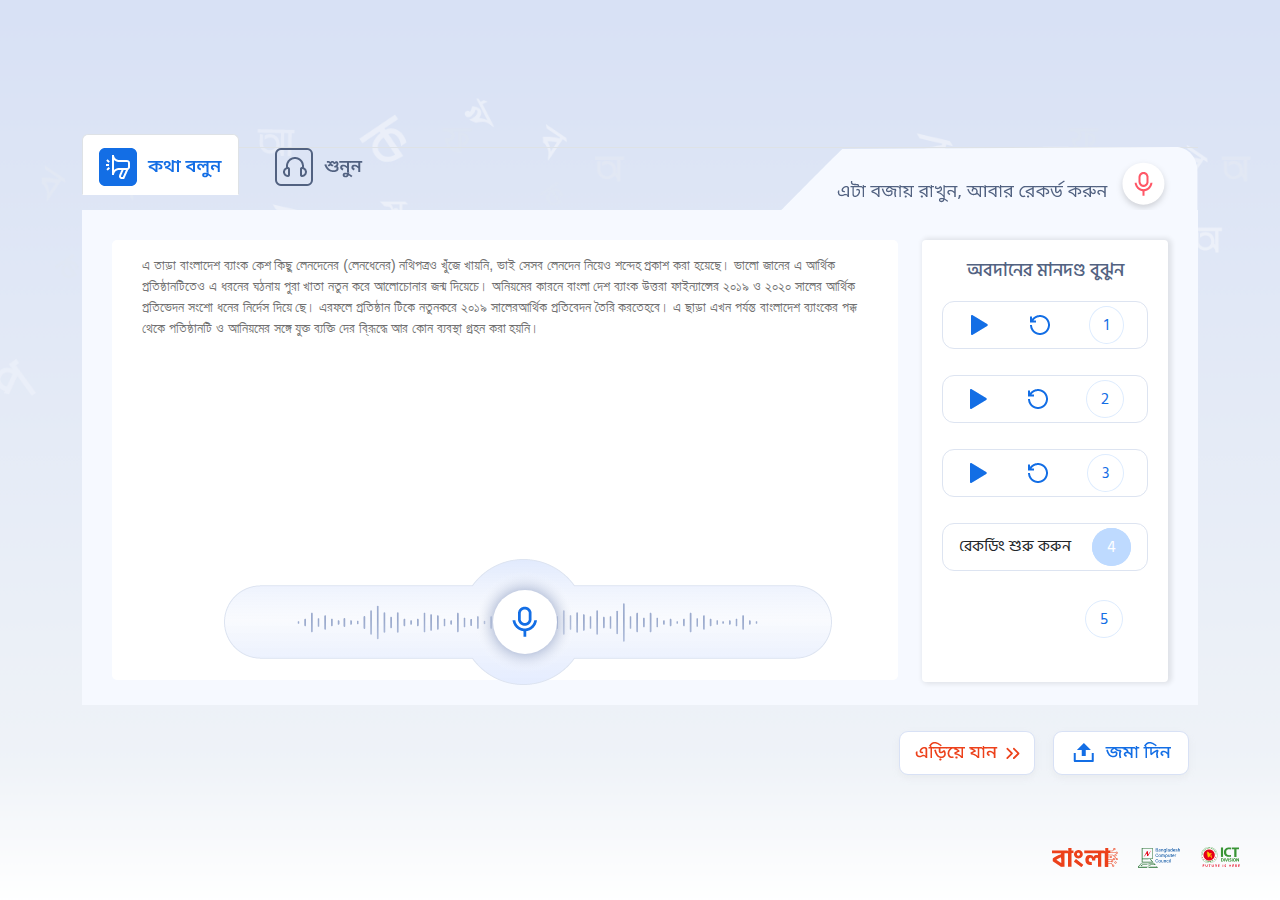
==== index.html @ 3547482c "stts project Upload" ====
<!DOCTYPE html>
<html lang="en">
  <head>
    <meta charset="UTF-8" />
    <meta http-equiv="X-UA-Compatible" content="IE=edge" />
    <meta name="viewport" content="width=device-width, initial-scale=1.0" />
    <title>STTS</title>
    <link rel="stylesheet" href="assets/css/all.css" />
    <link
      href="https://cdn.jsdelivr.net/npm/bootstrap@5.1.3/dist/css/bootstrap.min.css"
      rel="stylesheet"
    />
    <link rel="stylesheet" href="assets/css/ttsstyle.css" />
    <link rel="stylesheet" href="style.css" />
    <!-- <link rel="stylesheet" href="assets/css/responsive.css" /> -->
  </head>
  <body class="bodybg">
    <div class="container">
      <div class="row">
        <div class="tab-container-one">
          <div class="col-md-12">
            <div class="editor-icon">
              <ul class="nav nav-tabs baricon" id="myTab" role="tablist">
                <li class="nav-item active topnone topenonefirst speakerbg">
                  <a
                    class="nav-link active"
                    href="#home"
                    role="tab"
                    aria-controls="home"
                    data-bs-toggle="tab"
                    ><img
                      class="img-fluid sametext righimg"
                      src="images/stts/bolun.png"
                      alt="text"
                  /></a>
                </li>
                <li class="nav-item topnone topenonefirst speakerbg">
                  <a
                    class="nav-link"
                    href="#profile"
                    role="tab"
                    aria-controls="profile"
                    data-bs-toggle="tab"
                    ><img
                      class="img-fluid sametext righimg"
                      src="images/stts/sunun.png"
                      alt="text"
                  /></a>
                </li>
              </ul>
            </div>
          </div>

          <div class="col-md-12">
            <div class="tab-content">
              <div
                class="active tab-pane allcontent topiconbar"
                id="home"
                role="tabpanel"
                aria-labelledby="home-tab"
              >
                <div class="iconvoice">
                  <ul>
                    <a href=""
                      ><img
                        class="img-fluid"
                        src="images/stts/atabojayrakun.png"
                        alt=""
                    /></a>
                  </ul>
                </div>
                <div class="withsidebar-content">
                  <div class="row">
                    <div class="col-md-9">
                      <div class="main-text-content">
                        <p>
                          এ তাড়া বাংলাদেশ ব্যাংক কেশ কিছু
                          <span> লেনদেনের</span> (লেনধেনের) নথিপত্রও খুঁজে
                          খায়নি, ভাই সেসব লেনদেন নিয়েও শন্দেহ প্রকাশ করা হয়েছে।
                          ভালো জানের এ আর্থিক প্রতিষ্ঠানটিতেও এ ধরনের ঘঠনায় পুরা
                          খাতা নতুন করে আলোচোনার জন্ম দিয়েচে। অনিয়মের কারনে
                          বাংলা দেশ ব্যাংক উত্তরা ফাইন্যান্সের ২০১৯ ও ২০২০ সালের
                          আর্থিক প্রতিভেদন সংশো ধনের নির্দেস দিয়ে ছে। এরফলে
                          প্রতিষ্ঠান টিকে নতুনকরে ২০১৯ সালেরআর্থিক প্রতিবেদন
                          তৈরি করতেহবে। এ ছাড়া এখন পর্যন্ত বাংলাদেশ ব্যাংকের
                          পক্ক থেকে পতিষ্ঠানটি ও আনিয়মের সঙ্গে যুক্ত ব্যক্তি দের
                          বি্রূদ্ধে আর কোন ব্যবস্থা গ্রহন করা হয়নি।
                        </p>
                      </div>
                    </div>
                    <div class="col-md-3">
                      <div class="rightsidebar rightshadow">
                        <div class="obodanarea">
                          <h4>অবদানের মানদণ্ড বুঝুন</h4>
                          <div class="mandondocard">
                            <div class="msinglecard">
                              <ul>
                                <li>
                                  <a href="#"
                                    ><img
                                      class="img-fluid"
                                      src="images/stts/play.png"
                                      alt=""
                                  /></a>
                                </li>
                                <li>
                                  <a href="#"
                                    ><img
                                      class="img-fluid"
                                      src="images/stts/reload.png"
                                      alt=""
                                  /></a>
                                </li>
                                <li>
                                  <a class="countdown" href="#">1</a>
                                </li>
                              </ul>
                            </div>

                            <div class="msinglecard">
                              <ul>
                                <li>
                                  <a href="#"
                                    ><img
                                      class="img-fluid"
                                      src="images/stts/play.png"
                                      alt=""
                                  /></a>
                                </li>
                                <li>
                                  <a href="#"
                                    ><img
                                      class="img-fluid"
                                      src="images/stts/reload.png"
                                      alt=""
                                  /></a>
                                </li>
                                <li>
                                  <a class="countdown" href="#">2</a>
                                </li>
                              </ul>
                            </div>

                            <div class="msinglecard">
                              <ul>
                                <li>
                                  <a href="#"
                                    ><img
                                      class="img-fluid"
                                      src="images/stts/play.png"
                                      alt=""
                                  /></a>
                                </li>
                                <li>
                                  <a href="#"
                                    ><img
                                      class="img-fluid"
                                      src="images/stts/reload.png"
                                      alt=""
                                  /></a>
                                </li>
                                <li>
                                  <a class="countdown" href="#">3</a>
                                </li>
                              </ul>
                            </div>

                            <div class="msinglecard">
                              <ul>
                                <li>রেকর্ডিং শুরু করুন</li>
                                <li>
                                  <a class="recording" href="#">4</a>
                                </li>
                              </ul>
                            </div>

                            <div class="msinglecardlast">
                              <ul>
                                <li>
                                  <a class="countdown" href="#">5</a>
                                </li>
                              </ul>
                            </div>
                          </div>
                        </div>

                        <!--================== Progress bar Area ========== -->
                      </div>
                    </div>
                    <div class="footer-area">
                      <div class="footerdownload">
                        <a href="#">
                          <img
                            class="img-fluid"
                            src="images/stts/wave.png"
                            alt=""
                          />
                        </a>
                      </div>
                    </div>
                  </div>
                </div>
              </div>

              <!-- =================== Porfile ========================== -->

              <div
                class="profile tab-pane"
                id="profile"
                role="tabpanel"
                aria-labelledby="profile-tab"
              >
                <div class="withsidebar-content">
                  <div class="row">
                    <div class="col-md-9">
                      <div class="main-text-content">
                        <p>
                          profile এ তাড়া বাংলাদেশ ব্যাংক কেশ কিছু
                          <span> লেনদেনের</span> (লেনধেনের) নথিপত্রও খুঁজে
                          খায়নি, ভাই সেসব লেনদেন নিয়েও শন্দেহ প্রকাশ করা হয়েছে।
                          ভালো জানের এ আর্থিক প্রতিষ্ঠানটিতেও এ ধরনের ঘঠনায় পুরা
                          খাতা নতুন করে আলোচোনার জন্ম দিয়েচে। অনিয়মের কারনে
                          বাংলা দেশ ব্যাংক উত্তরা ফাইন্যান্সের ২০১৯ ও ২০২০ সালের
                          আর্থিক প্রতিভেদন সংশো ধনের নির্দেস দিয়ে ছে। এরফলে
                          প্রতিষ্ঠান টিকে নতুনকরে ২০১৯ সালেরআর্থিক প্রতিবেদন
                          তৈরি করতেহবে। এ ছাড়া এখন পর্যন্ত বাংলাদেশ ব্যাংকের
                          পক্ক থেকে পতিষ্ঠানটি ও আনিয়মের সঙ্গে যুক্ত ব্যক্তি দের
                          বি্রূদ্ধে আর কোন ব্যবস্থা গ্রহন করা হয়নি।
                        </p>
                      </div>
                    </div>
                    <div class="col-md-3">
                      <div class="rightsidebar rightshadow">
                        <div class="obodanarea">
                          <h4>অবদানের মানদণ্ড বুঝুন</h4>
                          <div class="mandondocard">
                            <div class="msinglecard">
                              <ul>
                                <li>
                                  <a href="#"
                                    ><img
                                      class="img-fluid"
                                      src="images/stts/play.png"
                                      alt=""
                                  /></a>
                                </li>
                                <li>
                                  <a href="#"
                                    ><img
                                      class="img-fluid"
                                      src="images/stts/reload.png"
                                      alt=""
                                  /></a>
                                </li>
                                <li>
                                  <a class="countdown" href="#">1</a>
                                </li>
                              </ul>
                            </div>

                            <div class="msinglecard">
                              <ul>
                                <li>
                                  <a href="#"
                                    ><img
                                      class="img-fluid"
                                      src="images/stts/play.png"
                                      alt=""
                                  /></a>
                                </li>
                                <li>
                                  <a href="#"
                                    ><img
                                      class="img-fluid"
                                      src="images/stts/reload.png"
                                      alt=""
                                  /></a>
                                </li>
                                <li>
                                  <a class="countdown" href="#">2</a>
                                </li>
                              </ul>
                            </div>

                            <div class="msinglecard">
                              <ul>
                                <li>
                                  <a href="#"
                                    ><img
                                      class="img-fluid"
                                      src="images/stts/play.png"
                                      alt=""
                                  /></a>
                                </li>
                                <li>
                                  <a href="#"
                                    ><img
                                      class="img-fluid"
                                      src="images/stts/reload.png"
                                      alt=""
                                  /></a>
                                </li>
                                <li>
                                  <a class="countdown" href="#">3</a>
                                </li>
                              </ul>
                            </div>

                            <div class="msinglecard">
                              <ul>
                                <li>রেকর্ডিং শুরু করুন</li>
                                <li>
                                  <a class="recording" href="#">4</a>
                                </li>
                              </ul>
                            </div>

                            <div class="msinglecardlast">
                              <ul>
                                <li>
                                  <a class="countdown" href="#">5</a>
                                </li>
                              </ul>
                            </div>
                          </div>
                        </div>

                        <!--================== Progress bar Area ========== -->
                      </div>
                    </div>
                    <div class="footer-area">
                      <div class="footerdownload">
                        <a href="#">
                          <img
                            class="img-fluid"
                            src="images/stts/profilesunun.png"
                            alt=""
                          />
                        </a>
                        <div class="threeplay">
                          <ul>
                            <li>
                              <a href="#"
                                ><img
                                  class="img-fluid"
                                  src="images/stts/ha.png"
                                  alt=""
                              /></a>
                            </li>
                            <li>
                              <a href="#"
                                ><img
                                  class="img-fluid"
                                  src="images/stts/playborder.png"
                                  alt=""
                              /></a>
                            </li>
                            <li>
                              <a href="#"
                                ><img
                                  class="img-fluid"
                                  src="images/stts/nha.png"
                                  alt=""
                              /></a>
                            </li>
                          </ul>
                        </div>
                      </div>
                    </div>
                  </div>
                </div>
              </div>
            </div>

            <!-- ======================================== Porifle tab start here=================================== -->

            <!-- ======================================== Porifle tab start here=================================== -->
          </div>
        </div>

        <div class="bottomcontent">
          <div class="bottombutton">
            <ul>
              <li>
                <a href=""
                  ><img class="img-fluid" src="images/stts/ariyejan.png" alt=""
                /></a>
              </li>
              <li>
                <a href=""
                  ><img class="img-fluid" src="images/stts/jomadin.png" alt=""
                /></a>
              </li>
            </ul>
          </div>
        </div>
      </div>
    </div>

    <div class="container-fluid">
      <div class="row">
        <div class="col-md-12">
          <div class="footer-areabottom">
            <ul class="footer-item">
              <li>
                <a href=""
                  ><img
                    class="img-fluid"
                    src="images/Bangla_Logo.png"
                    alt="bangla"
                /></a>
              </li>
              <li>
                <a href=""
                  ><img class="img-fluid" src="images/bccl_ogo.png" alt="BCC"
                /></a>
              </li>
              <li>
                <a href=""
                  ><img class="img-fluid" src="images/ict_logo.png" alt="ict"
                /></a>
              </li>
            </ul>
          </div>
        </div>
      </div>
    </div>

    <!-- ===================================  For Tab code  =============================-->

    <!-- ===================================  For Tab code  =============================-->

    <script src="assets/js/jquery-3.6.0.min.js"></script>

    <script src="https://cdn.jsdelivr.net/npm/bootstrap@5.1.3/dist/js/bootstrap.bundle.min.js"></script>
    <script src="assets/js/jquery.nicescroll.min.js"></script>
    <script src="assets/js/custom.js"></script>
  </body>
</html>

<script>
  /**
   * Simulate a click event.
   * @public
   * @param {Element} elem  the element to simulate a click on
   */
  function simulateClick(elem) {
    // Create our event (with options)
    var evt = new MouseEvent("click", {
      bubbles: true,
      cancelable: true,
      view: window,
    });
    // If cancelled, don't dispatch our event
    var canceled = !elem.dispatchEvent(evt);
  }

  function prepareTabs(triggerEl) {
    var tabTrigger = new bootstrap.Tab(triggerEl);

    triggerEl.addEventListener("click", function (event) {
      event.preventDefault();
      //alert('test-'+this.parentNode.tagName);
      tabTrigger.show();

      //console.log('>>>' + this.parentNode.tagName);
      //console.log('>>>>' + this.parentNode.parentNode.tagName);
      var sibling = this.parentNode.parentNode.firstChild;
      // Loop through each sibling and push to the array
      while (sibling) {
        if (sibling.tagName !== undefined) {
          //console.log('>>>' + sibling.tagName);
          //console.log('--->' + sibling.classList);
          //console.log('>>' + sibling.firstChild.href);
          sibling.classList.remove("active");
        }
        sibling = sibling.nextSibling;
      }
      this.parentNode.classList.add("active");
      console.log("href = " + this.href);
      simulateClick(document.querySelector(this.href));
    });
  }

  var triggerTabListTest = [].slice.call(document.querySelectorAll("#myTab a"));
  triggerTabListTest.forEach(function (triggerEl) {
    prepareTabs(triggerEl);
  });
</script>
---- assets/css/ttsstyle.css ----
/* -------------------------------------------

Name: 		Text to speach
Version:    1.0
Author:		Rabiul
Portfolio:  https://themeforest.net/user/alam_robi

p.s. I am available for Freelance hire (UI design, web development). mail: miller.themes@gmail.com

 ----------------------------------------------*/
@import url("https://fonts.googleapis.com/css2?family=Hind+Siliguri:wght@300;400;500;600;700&display=swap");
@import url("https://fonts.maateen.me/solaiman-lipi/font.css");

/*
1. General CSS

font-family: 'Hind Siliguri', sans-serif;

*/

/* body {
  margin: 0;
  line-height: 1.5;
  font-size: 16px;
  height: auto;
  font-family: "Hind Siliguri", sans-serif;
  background-color: #eff3f8;
} */

/* ============================================
1. General CSS
=============================================== */
:root {
  --main-color: #e98b2c;
  --dark: #1b1b22;
  --dark-light: #32323a;
  --white: #fff;
  --white-light: #c8c8c8;
}

* {
  margin: 0;
  padding: 0;
  outline: none;
  -webkit-box-sizing: border-box;
  box-sizing: border-box;
  text-decoration: none;
  list-style: none;
}

::before,
::after {
  box-sizing: border-box;
}
/* img{
      width: 100%;
  } */

body {
  margin: 0;
  line-height: 1.5;
  font-size: 16px;
  height: auto;
  font-family: "Hind Siliguri", sans-serif;
}

/* For scripting */

body.hide-scrolling {
  overflow-y: hidden;
}

ul {
  list-style-type: none;
}
a {
  text-decoration: none;
}

table {
  border-collapse: collapse;
  border-spacing: 0;
}

.section {
  min-height: 100vh;
  display: block;
  width: 100%;
}

.shadow-dark2 {
  -webkit-box-shadow: 0 0 20px rgba(48, 46, 77, 0.15);
  box-shadow: 0 0 20px rgba(48, 46, 77, 0.15);
}

.shadow-dark {
  /* 
    -webkit-box-shadow: 0 0 20px rgba(48,46,77,0.15);
    box-shadow: 0 0 20px rgba(48,46,77,0.15); */

  /* -webkit-box-shadow: 0 0 20px rgba(0,0,0,0.15);
    box-shadow: 0 0 20px rgba(0,0,0,0.15); */
  /* 
    box-shadow: 2px -4px 8px -3px rgba(0,0,0,0.75);
    -webkit-box-shadow: 2px -4px 8px -3px rgba(0,0,0,0.75);
    -moz-box-shadow: 2px -4px 8px -3px rgba(0,0,0,0.75); */

  /* box-shadow: -2px -1px 24px -16px rgba(0,0,0,0.72) inset;
    -webkit-box-shadow: -2px -1px 24px -16px rgba(0,0,0,0.72) inset;
    -moz-box-shadow: -2px -1px 24px -16px rgba(0,0,0,0.72) inset; */
  box-shadow: -2px -1px 25px -16px rgba(0, 0, 0, 0.72) inset;
  -webkit-box-shadow: -2px -1px 25px -16px rgba(0, 0, 0, 0.72) inset;
  -moz-box-shadow: -2px -1px 25px -16px rgba(0, 0, 0, 0.72) inset;
}

.margin-bottom {
  margin-bottom: 60px;
}

.tab-container-one {
  margin-top: 10%;
}

/*=============================== Content area design ======================= */

.bodybg {
  display: flex;
  height: 100vh;
  /* background: url("../img/bg.png") no-repeat center; */
  background: url("../../images/stts/sttbg.png") no-repeat center;
  background-size: cover;
  background-position: 100% 65%;
  flex-wrap: wrap;
  /* width: 100%; */
  width: 100vw;
  float: left;
  position: relative;
  /* padding: 137px 0px 0px 0px; */
  justify-content: center;
  align-items: center;
}

/*=============================== Content area design ======================= */
/*=============================== Custom progress bar style  design ======================= */
.gotiprogress {
  display: block;
  float: left;
  width: 100%;
}
.gotiprogress span.gotilevel {
  float: left;
  display: block;
  width: 100;
  color: #136ee5;
  font-size: 25px;
  font-weight: bold;
  font-family: "Hind Siliguri", sans-serif;
}
.range {
  position: relative;
  width: 100%;
  height: 22px;
  float: left;
  display: block;
}
.range input {
  width: 100%;
  position: absolute;
  top: 2px;
  height: 0;
  -webkit-appearance: none;
}
.range input::-webkit-slider-thumb {
  -webkit-appearance: none;
  width: 18px;
  height: 18px;
  margin: -8px 0 0;
  border-radius: 50%;
  background: #136ee5;
  cursor: pointer;
  border: 0 !important;
}
.range input::-moz-range-thumb {
  width: 18px;
  height: 18px;
  margin: -8px 0 0;
  border-radius: 50%;
  background: #136ee5;
  cursor: pointer;
  border: 0 !important;
}
.range input::-ms-thumb {
  width: 18px;
  height: 18px;
  margin: -8px 0 0;
  border-radius: 50%;
  background: #136ee5;
  cursor: pointer;
  border: 0 !important;
}
.range input::-webkit-slider-runnable-track {
  width: 100%;
  height: 2px;
  cursor: pointer;
  background: #b5c5e3;
}
.range input::-moz-range-track {
  width: 100%;
  height: 2px;
  cursor: pointer;
  background: #b5c5e3;
}
.range input::-ms-track {
  width: 100%;
  height: 2px;
  cursor: pointer;
  background: #b5c5e3;
}
.range input:focus {
  background: none;
  outline: none;
}
.range input::-ms-track {
  width: 100%;
  cursor: pointer;
  background: transparent;
  border-color: transparent;
  color: transparent;
}
.range-labels {
  margin: 18px -20px 0;
  padding: 0;
  list-style: none;
}
.range-labels li {
  position: relative;
  float: left;
  width: 73px;
  text-align: center;
  color: #b5c5e3;
  font-size: 14px;
  cursor: pointer;
}
.range-labels li::before {
  position: absolute;
  top: -30px;
  right: 0;
  left: 0;
  content: "";
  margin: 0 auto;
  width: 1px;
  height: 10px;
  background: #b5c5e3;
  border-radius: 50%;
}
.range-labels .active {
  color: #136ee5;
}
.range-labels .selected::before {
  background: #136ee5;
}
.range-labels .active.selected::before {
  display: none;
}

.range-labels-pich {
  margin: 18px -20px 0;
  padding: 0;
  list-style: none;
}
.range-labels-pich li {
  position: relative;
  float: left;
  width: 73px;
  text-align: center;
  color: #b5c5e3;
  font-size: 14px;
  cursor: pointer;
}
.range-labels-pich li::before {
  position: absolute;
  top: -30px;
  right: 0;
  left: 0;
  content: "";
  margin: 0 auto;
  width: 1px;
  height: 10px;
  background: #b5c5e3;
  border-radius: 50%;
}
.range-labels-pich .active {
  color: #136ee5;
}
.range-labels-pich .selected::before {
  background: #136ee5;
}
.range-labels-pich .active.selected::before {
  display: none;
}

.ttslogun {
  display: flex;
  align-items: center;
  justify-content: center;
  align-items: center;
  min-height: 615px;
  width: 70%;
  float: right;
  text-align: right;
}

/* ============================ Right Side bar item =========================== */
.obodanarea {
  display: block;
  /* justify-content: center; */
  width: 100%;
  /* flex-direction: row;
  flex-wrap: wrap; */
}
.obodanarea h4 {
  display: block;
  float: left;
  width: 100%;
  font-size: 18px;
  color: #526281;
  text-align: center;
  margin-bottom: 20px;
}

.msinglecard ul {
  display: flex;
  justify-content: space-around;
  width: 100%;
  line-height: 35px;
}
.msinglecard {
  padding: 5px 0px;
}
.msinglecardlast {
  padding: 4px 20px;
}
.msinglecard ul {
  display: flex;
  justify-content: space-around;
  width: 100%;
  line-height: 35px;
  padding-left: 0;
  border: 1px solid #dde4f1;
  padding: 5px;
  border-radius: 12px;
}
.msinglecardlast ul {
  display: flex;
  justify-content: flex-end;
  width: 100%;
  line-height: 35px;
  padding-left: 0;
  /* border: 1px solid #dde4f1; */
  padding: 5px;
  border-radius: 12px;
}

a.countdown {
  width: 36px;
  height: 36px;
  line-height: 36px;
  border: 1px solid #deecfe;
  padding: 5px 14px;
  border-radius: 50%;
  text-align: center;
  color: #136ee5;
}
a.recording {
  width: 36px;
  height: 36px;
  line-height: 36px;
  border: 1px solid #bedaff;
  padding: 5px 14px;
  border-radius: 50%;
  text-align: center;
  color: #fff;
  background-color: #bedaff;
}
.bottomcontent {
  display: block;
  float: left;
  width: 100%;
  margin-top: 20px;
}
.bottombutton ul {
  display: flex;
  justify-content: flex-end;
  width: 100%;
}
.topiconbar {
  position: relative;
}
/* ============================ Right Side bar item =========================== */

/*=============================== Custom progress bar style  design ======================= */
.footerdownload a img {
  position: relative;
}
.threeplay {
  position: absolute;
  top: 50px;
  float: left;
  /* width: 100%; */
  display: block;
}

.threeplay ul {
  display: flex;
  /* justify-content: stretch; */
}

.threeplay ul li {
  padding: 0px 37px;
}
---- style.css ----
/* -------------------------------------------

Name: 		Standalone
Version:    1.0
Author:		Rabiul
Portfolio:  https://themeforest.net/user/alam_robi

p.s. I am available for Freelance hire (UI design, web development). mail: miller.themes@gmail.com

 ----------------------------------------------*/
@import url("https://fonts.googleapis.com/css2?family=Hind+Siliguri:wght@300;400;500;600;700&display=swap");
@import url("https://fonts.maateen.me/solaiman-lipi/font.css");
/* @import url('https://fonts.googleapis.com/css2?family=Hind+Siliguri:wght@300;400;500;600;700&display=swap'); */

/*
1. General CSS

font-family: 'Hind Siliguri', sans-serif;
font-family: 'SolaimanLipi', Arial, sans-serif !important;

*/

/* ============================================
1. General CSS
=============================================== */
:root {
  --main-color: #e98b2c;
  --dark: #1b1b22;
  --dark-light: #32323a;
  --white: #fff;
  --white-light: #c8c8c8;
}

* {
  margin: 0;
  padding: 0;
  outline: none;
  -webkit-box-sizing: border-box;
  box-sizing: border-box;
  text-decoration: none;
  list-style: none;
}

::before,
::after {
  box-sizing: border-box;
}
/* img{
      width: 100%;
  } */

body {
  margin: 0;
  line-height: 1.5;
  font-size: 16px;
  height: auto;
  font-family: "Hind Siliguri", sans-serif;
}

/* For scripting */

body.hide-scrolling {
  overflow-y: hidden;
}

ul {
  list-style-type: none;
}
a {
  text-decoration: none;
}

table {
  border-collapse: collapse;
  border-spacing: 0;
}

.section {
  min-height: 100vh;
  display: block;
  width: 100%;
}

.shadow-dark2 {
  -webkit-box-shadow: 0 0 20px rgba(48, 46, 77, 0.15);
  box-shadow: 0 0 20px rgba(48, 46, 77, 0.15);
}

.shadow-dark {
  /* 
    -webkit-box-shadow: 0 0 20px rgba(48,46,77,0.15);
    box-shadow: 0 0 20px rgba(48,46,77,0.15); */

  /* -webkit-box-shadow: 0 0 20px rgba(0,0,0,0.15);
    box-shadow: 0 0 20px rgba(0,0,0,0.15); */
  /* 
    box-shadow: 2px -4px 8px -3px rgba(0,0,0,0.75);
    -webkit-box-shadow: 2px -4px 8px -3px rgba(0,0,0,0.75);
    -moz-box-shadow: 2px -4px 8px -3px rgba(0,0,0,0.75); */

  /* box-shadow: -2px -1px 24px -16px rgba(0,0,0,0.72) inset;
    -webkit-box-shadow: -2px -1px 24px -16px rgba(0,0,0,0.72) inset;
    -moz-box-shadow: -2px -1px 24px -16px rgba(0,0,0,0.72) inset; */
  box-shadow: -2px -1px 25px -16px rgba(0, 0, 0, 0.72) inset;
  -webkit-box-shadow: -2px -1px 25px -16px rgba(0, 0, 0, 0.72) inset;
  -moz-box-shadow: -2px -1px 25px -16px rgba(0, 0, 0, 0.72) inset;
}

.rightshadow {
  box-shadow: 2px 0px 5px 2px rgba(0, 0, 0, 0.09);
  -webkit-box-shadow: 2px 0px 5px 2px rgba(0, 0, 0, 0.09);
  -moz-box-shadow: 2px 0px 5px 2px rgba(0, 0, 0, 0.09);
}

.margin-bottom {
  /* margin-bottom: 60px; */
  display: block;
  float: right;
  width: 100%;
  overflow: hidden;
}

/* ----------------------- Content Design stat Here ------------------------ */

.allcontent {
  width: 100%;
  float: left;
  background-color: #f6f9ff;
  /* margin-top: 5%; */
}

.content-body {
  background-color: #ffffff;
  /* min-height: 83vh; */
  max-height: 800px;
  margin-top: 60px;
  display: block;
  /* float: left; */
  width: 100%;
  overflow: hidden;
  position: relative;
}
.header-area {
  width: 100%;
  display: block;
  float: left;
  /* padding-bottom: 5px; */
}

.header-left {
  display: flex;
  flex-wrap: wrap;
  justify-content: left;
}

.header-right {
  float: right;
}

.header-left img {
  float: left;
  width: 28px;
  height: 21px;
  margin: 7px 9px 0px 20px;
}

.header-left h4 {
  font-size: 20px;
  font-family: "Hind Siliguri", sans-serif;
}

.header-left h4 {
  font-size: 20px;
  font-family: "Hind Siliguri", sans-serif;
  font-weight: 600;
  margin-bottom: 0px;
  line-height: 40px;
  color: #44c1ea;
}

/* --------------------------------------- main-content -------------------------- */
.main-content {
  display: block;
  float: left;
  width: 100%;
  /* height: 100vh; */
  /* overflow: hidden; */
}

/* .editor-icon {
  display: block;
  float: left;
  width: 100%;
} */
.editor-icon {
  /* display: flex;
  float: left; */
  /* width: 100%; */
  /* padding: 2px 23px 0px 0px; */
  /* position: relative; */
  /* background-color: #136EE5; */
  /* margin-left: 20px; */
  /* margin-right: 0px; */
  /* margin-top: 20px; */
  /* justify-content: space-between;
  position: absolute; */
}

.iconvoice {
  position: absolute;
  right: 0px;
  top: -63px;
}

p.specific-icon a img {
  display: block;
  float: left;
  /* width: 20px;
    height: 20px; */
}

.editor-icon ul {
  display: block;
  /* justify-content: space-between; */
  margin-bottom: 0px;
  justify-content: center;
  position: relative;
  padding-left: 0px;
}
.editor-icon ul li {
  /* padding: 10px 14px; */
  padding: 0px 14px 0px 0px;
  line-height: 28px;
  position: relative;
  display: inline-block;
  float: left;
}
li.speakerbg {
  position: absolute;
  top: -16px;
}
.ascii_unicode {
  background-color: #ffffff;
  padding: 10px;
  height: 45px;
  padding-top: 5px;
  border-radius: 5px;
  margin-right: 10px;
  /* margin-top: 5px; */
  padding: 10px 20px !important;
  margin-left: 15px;
}
/* span.ascii {
  background-color: #136EE5;
  border-radius: 3px;
  color: #adb1bf;
} */

span.ascii a {
  text-decoration: none;
  color: #fff;
  font-family: "Hind Siliguri", sans-serif;
  font-size: 15px;
  padding: 0px 10px;
}

span.unicode a {
  text-decoration: none;
  color: #adb1bf;
  font-family: "Hind Siliguri", sans-serif;
  padding-left: 5px;
  padding-right: 5px;
}

li.linebar {
  background-color: #ffffff;
  padding: 10px;
  height: 30px;
  padding-top: 5px;
  border-radius: 5px;
  padding: 10px 3px !important;
}
span.inlinebar {
  border-radius: 2px;
}
span.inlinebar a {
  text-decoration: none;
  color: #adb1bf;
  font-family: "Hind Siliguri", sans-serif;
  font-size: 15px;
  padding: 0px 10px;
  padding-left: 2px;
  text-transform: uppercase;
}

span.barside {
  border-radius: 3px;
  -webkit-border-radius: 3px;
  -moz-border-radius: 3px;
  -ms-border-radius: 3px;
  -o-border-radius: 3px;
}

span.barside a {
  text-decoration: none;
  color: #fff;
  font-family: "Hind Siliguri", sans-serif;
  background-color: #136ee5;
  border-radius: 3px;
  padding: 0px 5px;
  text-transform: uppercase;
}

span.barside2 {
  border-radius: 3px;
  -webkit-border-radius: 3px;
  -moz-border-radius: 3px;
  -ms-border-radius: 3px;
  -o-border-radius: 3px;
  text-transform: uppercase;
}

span.barside2 a {
  text-decoration: none;
  color: #adb1bf;
  font-family: "Hind Siliguri", sans-serif;
  /* background-color: #44C1EA; */
  border-radius: 3px;
  padding: 0px 5px;
  text-transform: uppercase;
}

.withsidebar-content {
  background-color: #f6f9ff;
  float: right;
  width: 100%;
  min-height: 55vh;
  display: flex;
  /* overflow-x: hidden; */
  position: relative;
  flex-wrap: wrap;
  justify-content: flex-end;
  /* overflow: hidden; */
  padding: 30px 30px 0px;
}

/*================================= Sidebar area ================================ */
.rightsidebar {
  display: block;
  float: left;
  width: 100%;
  padding: 20px;
  background-color: #ffffff;
  border-radius: 4px;
}
/*================================= Sidebar area ================================ */
.main-text-content {
  width: 100%;
  /* width: 70%; */
  display: block;
  float: left;
  transition: all 0.3s ease-in;
  -webkit-transition: all 0.3s ease-in;
  -moz-transition: all 0.3s ease-in;
  -ms-transition: all 0.3s ease-in;
  -o-transition: all 0.3s ease-in;
  /* margin: 0px 20px 0px 20px; */
  background-color: #fff;
  overflow: hidden;
  min-height: 440px;
  overflow-y: auto;
  position: relative;
  border-radius: 5px;
  /* padding: 30px; */
}

.main-text-content p {
  padding: 15px 30px 0px 30px;
  font-size: 14px;
  font-family: "SolaimanLipi", Arial, sans-serif !important;
  color: #707070;
}

span.textborder {
  border-bottom: 2px solid #e88992;
}

span.textborder2 {
  border-bottom: 2px solid #9f71ff;
}

span.textborder3 {
  border-bottom: 2px solid #7ed1c5;
}

span.textborder3 {
  border-bottom: 2px solid #7ed1c5;
}
span.textborder4 {
  border-bottom: 2px solid #c8c85f;
}

.right-sidebar {
  position: absolute;
  top: 0;
  right: 0px;
  /* width: 30%; */
  width: 0%;
  /* height: 85vh; */
  background: #fff;
  padding: 0px 0px 0px 0px;
  display: block;
  float: left;
  overflow: hidden;
  max-height: 450px;
  overflow-y: auto;
}

/* ul.rightsidebarbook {
    overflow-y: scroll;
    overflow-x: hidden;
    overflow: auto;
    min-height: 500px;
    display: block;
    float: left;
    width: 100%;
    padding-left: 10px;
} */

ul.rightsidebarbook {
  display: block;
  float: left;
  width: 100%;
  padding-left: 10px;
}

#boxscroll::-webkit-scrollbar-track {
  -webkit-box-shadow: inset 0 0 6px rgba(0, 0, 0, 0.3);
  background-color: #f5f5f5;
}

#boxscroll::-webkit-scrollbar {
  width: 6px;
  background-color: #f5f5f5;
}

#boxscroll::-webkit-scrollbar-thumb {
  background-color: #c0c3c7;
}

#boxscroll2::-webkit-scrollbar-track {
  -webkit-box-shadow: inset 0 0 6px rgba(0, 0, 0, 0.3);
  background-color: #f5f5f5;
}

#boxscroll2::-webkit-scrollbar {
  width: 6px;
  background-color: #f5f5f5;
}

#boxscroll2::-webkit-scrollbar-thumb {
  background-color: #c0c3c7;
}

#check:checked ~ .container .row .withsidebar-content .right-sidebar {
  right: 0;
  width: 30%;
  transition: all 0.3s ease-in;
  -webkit-transition: all 0.3s ease-in;
  -moz-transition: all 0.3s ease-in;
  -ms-transition: all 0.3s ease-in;
  -o-transition: all 0.3s ease-in;
}
#check:checked ~ .container .row .withsidebar-content .main-text-content {
  width: 67%;
  transition: all 0.3s ease-in;
  -webkit-transition: all 0.3s ease-in;
  -moz-transition: all 0.3s ease-in;
  -ms-transition: all 0.3s ease-in;
  -o-transition: all 0.3s ease-in;
}

#check:checked ~ .container .row .headertoptext {
  display: block;
}

#sidebar_btn2 {
  cursor: pointer;
}

.headertoptext {
  display: none;
}

#check {
  display: none;
}

ul.rightsidebarbook li a span.rightarrow img {
  width: 5px;
  height: 8px;
}

ul.rightsidebarbook li a span.drop_arrow img {
  width: 6px;
  height: 3px;
}
ul.rightsidebarbook li a span.crowsbook img {
  width: 14px;
  height: 34px;
}

.errorcolor img {
  width: 10px;
  height: 10px;
}

.errorcolor .iconimg {
  width: 12px;
  height: 12px;
  background: red;
  margin: 5px 5px 0px 0px;
  box-shadow: inset 0px 0px 0px 3px white;
  border: 1px solid #fff;
  float: left;
  border-radius: 100%;
  text-align: left;
  float: left;
}

ul.rightsidebarbook li {
  margin-bottom: 10px;
  margin-top: 10px;
  padding: 15px 20px;
  background-color: #fff;
  border-radius: 4px;
  -webkit-border-radius: 5px;
  -moz-border-radius: 4px;
  -ms-border-radius: 4px;
  -o-border-radius: 4px;
  margin-right: 20px;
  min-height: 60px;
}
ul.rightsidebarbook .firstli {
  margin-bottom: 10px;
  margin-top: 10px;
  padding: 15px 20px;
  background-color: #fff;
  border-radius: 4px;
  -webkit-border-radius: 5px;
  -moz-border-radius: 4px;
  -ms-border-radius: 4px;
  -o-border-radius: 4px;
  margin-right: 20px;
  min-height: 150px;
}

span.firstleft {
  padding: 0px 30px 0px 0px;
}

span.firstleft img {
  margin-left: 20px;
}

span.chrowtext {
  color: #1a1818;
  text-decoration: line-through;
}

span.firstleft {
  padding: 0px 15px 0px 0px;
  color: red;
  text-decoration: line-through;
  display: block;
  float: left;
}

a.withbutton {
  display: block;
  float: left;
  width: 55%;
}

span.secondleft {
  margin-right: 108px;
}

button.btn.btnbesorkari {
  background-color: #009cdc;
  color: #fff;
  border-radius: 5px;
  font-size: 13px;
  padding: 2px 15px;
  line-height: 16px;
}
button.btn.btnbesorkari2 {
  background-color: #44c1ea;
  color: #fff;
  border-radius: 5px;
  font-size: 13px;
  padding: 2px 15px;
  line-height: 16px;
  margin: 5px 0px;
}

ul.rightsidebarbook li a {
  text-decoration: none;
  font-family: "SolaimanLipi", Arial, sans-serif !important;
  font-size: 13px;
  float: left;
  text-align: left;
}

.rightsidebarbook hr {
  margin-top: 75px;
  margin-bottom: 15px;
  border: 0;
  border-top: 1px solid rgba(0, 0, 0, 0.1);
}

hr.topbottomargin {
  margin-top: 20px;
  margin-bottom: 0px;
  border: 0;
  border-top: 1px solid rgba(0, 0, 0, 0.1);
}

a.errorcolor {
  display: block;
}

span.icontent {
  color: #6e6e6e;
  font-size: 13px;
}

ul.dropdownmenu {
  display: block;
  float: left;
  width: 100%;
}

ul.dropdownmenu li {
  display: inline-block;
  width: 100%;
}

p.totalerror {
  position: absolute;
  right: 155px;
  top: 45px;
  font-size: 20px;
  font-family: "Hind Siliguri", sans-serif;
  color: #44c1ea;
  font-weight: 500;
}

span.count {
  border: 1px solid #44c1ea;
  padding: 3px 10px;
  font-size: 13px;
  line-height: 10px;
  border-radius: 5px;
  font-weight: 700;
  /* margin-top: -18px; */
  display: block;
  float: left;
  margin-top: 6px;
  margin-left: 5px;
}

span.counttext {
  margin-top: 0px !important;
  display: block;
  float: left;
}

.textthrow {
  color: red;
  text-decoration: line-through;
}

/* ======================== Dropd down menu ============================ */
.parentsetting {
  position: relative;
}

.click {
  font-size: 10px;

  font-family: inherit;

  border: none;

  outline: none;

  width: 300px;

  color: #556170;

  transition: 0.3s;
  position: relative;
}
.check2 {
  /* padding: 12px; */

  font-size: 10px;

  font-family: inherit;

  border: none;

  outline: none;

  width: 300px;

  color: #556170;

  transition: 0.3s;
  text-decoration: none;
  position: relative;
}

.links {
  padding: 12px 0px;

  font-size: 13px;

  font-family: "Hind Siliguri", sans-serif;

  border: none;

  outline: none;

  width: 185px;

  color: #fff;

  transition: 0.3s;
  background-color: #fff;
}

.list {
  position: absolute;

  transform: scaleY(0);

  transform-origin: top;

  transition: 0.3s;
}

.dropdown-item {
  padding: 0.25rem 0.5rem !important;
}

span.dropleftimg {
  display: block;
  float: left;
}
span.droprightimg {
  display: block;
  float: right;
  text-align: right;
}

.newlist {
  transform: scaleY(1);
  z-index: 999;
}

.links:hover {
  /* background-color: #01579B; */
  background-color: #ededed;

  transform: scale(1.1);
}

img.whaticon {
  margin-right: 25px;
}

span.borderall {
  border: 1px solid #ededed;
  padding: 3px 7px;
  border-radius: 3px;
}
/* 
span.setting_icon img {
    position: absolute;
    top: 20px;
    left:10px;
} */
li.borderight {
  border-right: 1px solid #fff;
  /* height: 15px; */
}

li.borderleft {
  border-left: 1px solid #fff;
  /* height: 15px; */
}

li.topnone {
  padding-top: 3px !important;
}

li.topenonefirst {
  padding-top: 0px;
  /* margin-top: -12px; */
  margin-right: 5px;
}

li.topnone.rightcontent {
  margin-left: 42px;
}

img.sametext.righimg {
  width: 100%;
  height: auto;
  padding-top: 5px;
}
/* ======================== Dropd down menu ============================ */

/*=================== Show Content ========================================= */
a#dropdownMenuLink {
  width: 300px;
}
span.errortext {
  text-align: left;
  display: block;
  float: left;
  color: #303030;
  font-size: 20px;
  font-family: "SolaimanLipi", Arial, sans-serif !important;
}
span.erroecount {
  text-align: right;
  display: block;
  float: right;
  background-color: #ff8000;
  color: #fff;
  padding: 5px 15px;
  font-family: "SolaimanLipi", Arial, sans-serif !important;
  border-radius: 6px;
}

.dropdown-toggle::after {
  display: none;
}
.areaexpand:focus {
  box-shadow: none;
}

.dropdown-menu.showcount {
  width: 94%;
  border: none;
}

span.banantext {
  display: block;
  float: left;
  font-family: "SolaimanLipi", Arial, sans-serif !important;
  text-align: left;
}
span.banancount {
  display: block;
  float: right;
  text-align: right;
  font-family: "SolaimanLipi", Arial, sans-serif !important;
}

a.errorcount {
  display: block;
  float: left;
  width: 95%;
  margin-left: 8px;
  margin-bottom: 15px;
}

.rgbred {
  background-color: rgba(236, 65, 27, 0.1);
  padding: 20px 5px;
  border-radius: 5px;
  -webkit-border-radius: 5px;
  -moz-border-radius: 5px;
  -ms-border-radius: 5px;
  -o-border-radius: 5px;
}
.rgbred span {
  padding: 5px;
}
.errorcount.active,
.errorcount:active {
  color: #303030;
  text-decoration: none;
  background-color: none !important;
}
.errorcount.active,
.errorcount:hover {
  color: #303030;
  text-decoration: none;
  background-color: none !important;
}

span.rgbared {
  background-color: #ec411b;
  color: #fff;
  padding: 5px 14px;
  border-radius: 8px;
}

.rgbyellow {
  background-color: rgba(210, 136, 60, 0.1);
  padding: 20px 5px;
  border-radius: 5px;
  -webkit-border-radius: 5px;
  -moz-border-radius: 5px;
  -ms-border-radius: 5px;
  -o-border-radius: 5px;
}
.rgbyellow span {
  padding: 5px;
}

span.rgbayellow {
  background-color: #d2883c;
  color: #fff;
  padding: 5px 14px;
  border-radius: 8px;
}

.rgbbiolet {
  background-color: rgba(159, 113, 255, 0.1);
  padding: 20px 5px;
  border-radius: 5px;
  -webkit-border-radius: 5px;
  -moz-border-radius: 5px;
  -ms-border-radius: 5px;
  -o-border-radius: 5px;
}
.rgbbiolet span {
  padding: 5px;
}

span.rgbabiolet {
  background-color: #9f71ff;
  color: #fff;
  padding: 5px 14px;
  border-radius: 8px;
}

.rgbgreen {
  background-color: rgba(36, 196, 184, 0.1);
  padding: 20px 5px;
  border-radius: 5px;
  -webkit-border-radius: 5px;
  -moz-border-radius: 5px;
  -ms-border-radius: 5px;
  -o-border-radius: 5px;
}
.rgbgreen span {
  padding: 5px;
}

span.rgbagreen {
  background-color: #136ee5;
  color: #fff;
  padding: 5px 14px;
  border-radius: 8px;
}

/*=================== Show Content ========================================= */
/*=================== setting Show Content ========================================= */

.settingshow {
  position: absolute !important;
  transform: translate3d(-200px, 21px, 0px) !important;
  top: 0px;
  left: 0px;
  will-change: transform;
  -webkit-transform: translate3d(-200px, 21px, 0px) !important;
  -moz-transform: translate3d(-200px, 21px, 0px) !important;
  -ms-transform: translate3d(-200px, 21px, 0px) !important;
  -o-transform: translate3d(-200px, 21px, 0px) !important;
  width: 220px;
  border: none;
  margin-top: 10px;
  padding: 10px;
}
span.dictionary {
  display: block;
  float: left;
  width: 20px;
  height: auto;
  margin-right: 15px;
}

span.obidancheck {
  display: block;
  float: right;
  width: 0px;
  text-align: right;
}

a.dictionaryitem {
  display: block;
  float: left;
  width: 100%;
  /* flex-direction: row; */
  /* float: left; */
  margin-bottom: 15px;
}
span.obidantext {
  font-size: 12px;
  font-family: "SolaimanLipi", Arial, sans-serif !important;
  /* float: left; */
  /* text-align: left; */
  /* display: block; */
}

input[id="cb1"] + label {
  border: 1px solid #44c1ea !important;
}
.dictionaryitem:focus,
.dictionaryitem:hover {
  color: #16181b;
  text-decoration: none;
  background-color: transparent;
}

img.crowimage {
  text-align: right;
  float: right;
  display: block;
}

.crowimage.firstcrow {
  display: block;
  float: right;
  text-align: right;
  /* margin-top: -20px; */
}

/*=================== Active Inactive Main content Content ========================================= */

.ascii_unicode.shadow-dark2 span a.active {
  background-color: #136ee5;
  border-radius: 3px;
  color: #fff;
}

.ascii_unicode.shadow-dark2 span a.active1 {
  background-color: #136ee5;
  border-radius: 3px;
  color: #fff;
}
.ascii_unicode.shadow-dark2 span a.active2 {
  background-color: #136ee5;
  border-radius: 3px;
  color: #fff;
}
.ascii_unicode.shadow-dark2 span a.active3 {
  background-color: #136ee5;
  border-radius: 3px;
  color: #fff;
}

.ascii_unicode.shadow-dark2 span a {
  color: #136ee5;
}
ul.playstop {
  display: block;
  float: right;
  text-align: right;
}
.bottomspeaker {
  position: absolute;
  bottom: 20px;
  right: 20px;
}

.dropdowninner {
  background-color: #e9edf2;
  display: block;
  float: left;
  width: 100%;
  padding: 5px;
}

h4.innertitle {
  /* background-color: #136ee5; */
  display: block;
  float: left;
  width: 100%;
  padding: 10px;
  color: #136ee5;
  margin-bottom: 0px;
  font-family: "Hind Siliguri", sans-serif;
}

.ageselect {
  display: flex;
  flex-direction: row;
  justify-content: space-between;
  float: left;
  width: 90%;
  margin-left: 0px;
  /* padding: 0px 15px; */
  margin: 0px 10px;
}

span.genter a {
  padding: 0px 27px;
}

/* ====================================== Progress Bar Design================================== */

.progressbar {
  display: block;
  float: left;
  width: 100%;
}

div#audio-player-container {
  display: block;
  float: right;
  width: 90%;
}
div#audio-player-container1 {
  display: block;
  float: right;
  width: 90%;
}

span.gotilevel {
  display: block;
  float: left;
  width: 10%;
  color: #fff;
  font-weight: bold;
}

.audio-progress {
  height: 0.5rem;
  width: 90%;
  background-color: #fff;
  float: right;
  border-radius: 10px;
  text-align: right;
}
.audio-progress .bar {
  height: 100%;
  background-color: #fff;
  border-radius: 10px;
}
.audio-progress1 {
  height: 0.5rem;
  width: 90%;
  background-color: #fff;
  float: right;
  border-radius: 10px;
  text-align: right;
}
.audio-progress1 .bar {
  height: 100%;
  background-color: #fff;
  border-radius: 10px;
}
.progressbar {
  display: block;
  float: left;
  width: 100%;
  background-color: #136ee5;
  padding: 10px;
  border: 5px solid #fff;
  border-radius: 5px;
}

#audio-progress-handle {
  display: block;
  position: absolute;
  z-index: 1;
  margin-top: -8px;
  margin-left: -95px;
  width: 20px;
  height: 20px;
  border: 4px solid #fff;
  border-top-color: #fff;
  border-right-color: #fff;
  transform: rotate(45deg);
  border-radius: 100%;
  background-color: #fff;
  box-shadow: 0 1px 6px rgba(0, 0, 0, 0.2);
  cursor: pointer;
}
#audio-progress-handle1 {
  display: block;
  position: absolute;
  z-index: 1;
  margin-top: -8px;
  margin-left: -95px;
  width: 20px;
  height: 20px;
  border: 4px solid #fff;
  border-top-color: #fff;
  border-right-color: #fff;
  transform: rotate(45deg);
  border-radius: 100%;
  background-color: #fff;
  box-shadow: 0 1px 6px rgba(0, 0, 0, 0.2);
  cursor: pointer;
}
.draggable {
  float: left;
  margin: 0 10px 10px 0;
}

div#myDIV1 {
  display: block;
  float: left;
  border-left: 1px solid #fff;
}

/* ====================================== Progress Bar Design================================== */

/* --------------------------------------- main-content -------------------------- */
/* --------------------------------------- footer-content -------------------------- */
.footer-area {
  display: flex;
  float: left;
  width: 100%;
  padding: 20px 30px;
  position: absolute;
  left: 10%;
  bottom: 0px;
  justify-content: space-between;
}
ul.footer-item {
  display: flex;
  flex-wrap: wrap;
  justify-content: flex-end;
  margin-bottom: 0px;
}

ul.footer-item li {
  margin: 0px 10px;
  line-height: 45px;
}

p.specific-icon {
  margin-left: 100px;
  margin-bottom: 2px;
}

.footer-areabottom {
  display: flex;
  /* float: left; */
  width: 100%;
  padding: 20px 30px;
  position: fixed;
  right: 0px;
  bottom: 0px;
  justify-content: flex-end;
}
.footer-areabottom ul.footer-item {
  display: flex;
  flex-wrap: wrap;
  justify-content: flex-end;
  margin-bottom: 0px;
}

.footer-areabottom ul.footer-item li {
  margin: 0px 10px;
  line-height: 45px;
}

/* --------------------------------------- footer-content -------------------------- */

/*=================== Responsive design ========================================= */

@media screen and (max-width: 1536px) and (max-height: 746px) and (-webkit-min-device-pixel-ratio: 1) {
  .withsidebar-content {
    padding: 30px 30px 30px;
  }

  .container,
  .container-lg,
  .container-md,
  .container-sm,
  .container-xl,
  .container-xxl {
    max-width: 1210px;
  }

  .msinglecard {
    padding: 4px 5px;
  }

  .msinglecardlast {
    padding: 4px 15px;
  }

  .tab-container-one {
    margin-top: 5%;
  }

  .bottomcontent {
    display: block;
    float: left;
    width: 100%;
    margin-top: 5px;
  }
}
@media only screen and (max-width: 1440px) and (max-height: 874px) {
  /* .bodybg {
    width: 99%;
  } */
}

@media only screen and (max-width: 1024px) {
  .main-content {
    display: block;
    float: left;
    width: 95.8%;
  }
}

@media only screen and (max-width: 1367px) and (max-height: 768px) {
  .main-text-content {
    max-height: 448px;
  }

  .content-body {
    max-height: 597px;
  }
}

@media only screen and (max-width: 1366px) and (max-height: 657px) {
  .bodybg {
    width: 94%;
  }
}

@media only screen and (max-width: 1280px) and (max-height: 800px) {
  .main-text-content {
    max-height: 590px;
  }
}
@media only screen and (max-width: 768px) and (max-height: 1024px) {
  .editor-icon ul li {
    padding: 0px 10px;
  }
}

@media only screen and (max-width: 640px) {
  li.borderight {
    border-right: none;
    /* height: 15px; */
  }

  li.borderleft {
    border-left: none;
    /* height: 15px; */
  }

  .main-content {
    display: block;
    float: left;
    width: 88%;
  }
  .bottomspeaker {
    position: fixed;
    bottom: 0px;
    left: 0px;
  }
  .main-text-content:last-child p {
    padding-bottom: 15%;
  }
  .main-text-content {
    max-height: 350px;
  }
  .editor-icon ul li {
    /* padding: 10px 14px; */
    padding: 0px 14px;
    line-height: 10px;
    position: relative;
    display: inline-block;
    float: left;
    margin: 5px 3px;
  }
  div#myDIV1 {
    display: block;
    float: left;
    border-left: none;
  }
}

@media only screen and (max-width: 1024px) and (max-height: 600px) {
  .main-text-content {
    max-height: 420px;
  }
}
@media only screen and (max-width: 640px) and (max-height: 360px) {
  .main-content {
    display: block;
    float: left;
    width: 92.5%;
  }
}

@media only screen and (max-width: 360px) and (max-height: 640px) {
  li.topenonefirst {
    padding-top: 0px;
    margin-top: -12px;
    margin-right: 0px;
  }
}
/*=================== Responsive design ========================================= */
---- assets/css/responsive.css ----
/*
* Prefixed by https://autoprefixer.github.io
* PostCSS: v7.0.29,
* Autoprefixer: v9.7.6
* Browsers: last 4 version
@media  screen and (max-width:1920px) {
}
*/


@media  screen and (max-width:1200px) {
    img.crowimage {
        float: right;
        /* margin-bottom: 20px; */
        margin-top: -20px;
    }
    .rightsidebarbook  hr {
        margin-top: 80px;
        margin-bottom: 15px;
        border: 0;
        border-top: 1px solid rgba(0,0,0,.1);
    }

    span.icontent {
        color: #6E6E6E;
        font-size: 12px;
    }
    hr.topbottomargin {
        margin-top:0px;
        margin-bottom: 0px;
        border: 0;
        border-top: 1px solid rgba(0,0,0,.1);
    }
}
@media  screen and (max-width:991px) {
    p.totalerror {
        position: absolute;
        right: 115px;
        top: 52px;
        font-size: 20px;
        font-family: 'Hind Siliguri', sans-serif;
        color: #44C1EA;
        font-weight: 500;
    }

    #check:checked  ~ .container .row .withsidebar-content .right-sidebar {
        right: 0;
        width: 45%;
        transition: all 0.3s ease-in;
        -webkit-transition: all 0.3s ease-in;
        -moz-transition: all 0.3s ease-in;
        -ms-transition: all 0.3s ease-in;
        -o-transition: all 0.3s ease-in;
    }

    #check:checked  ~ .container .row .withsidebar-content .main-text-content {
        width: 55%;
        transition: all 0.3s ease-in;
        -webkit-transition: all 0.3s ease-in;
        -moz-transition: all 0.3s ease-in;
        -ms-transition: all 0.3s ease-in;
        -o-transition: all 0.3s ease-in;
    }

}


@media  screen and (max-width:768px) {
    p.specific-icon {
        margin-left: 15px;
        margin-bottom: 2px;
        display: block;
        float: left;
    }

    .rightsidebarbook  hr {
        margin-top: 80px;
        margin-bottom: 15px;
        border: 0;
        border-top: 1px solid rgba(0,0,0,.1);
    }
    img.crowimage {
        float: right;
        /* margin-bottom: 20px; */
        margin-top: -20px;
    }
    hr.topbottomargin {
        margin-top: 15px;
        margin-bottom: 0px;
        border: 0;
        border-top: 1px solid rgba(0,0,0,.1);
    }

    span.icontent {
        color: #6E6E6E;
        font-size: 10px;
    }
}

@media  screen and (max-width:450px) {
    #check:checked  ~ .container .row .withsidebar-content .right-sidebar {
        right: 0;
        width: 100%;
        transition: all 0.3s ease-in;
        -webkit-transition: all 0.3s ease-in;
        -moz-transition: all 0.3s ease-in;
        -ms-transition: all 0.3s ease-in;
        -o-transition: all 0.3s ease-in;
    }

    
}
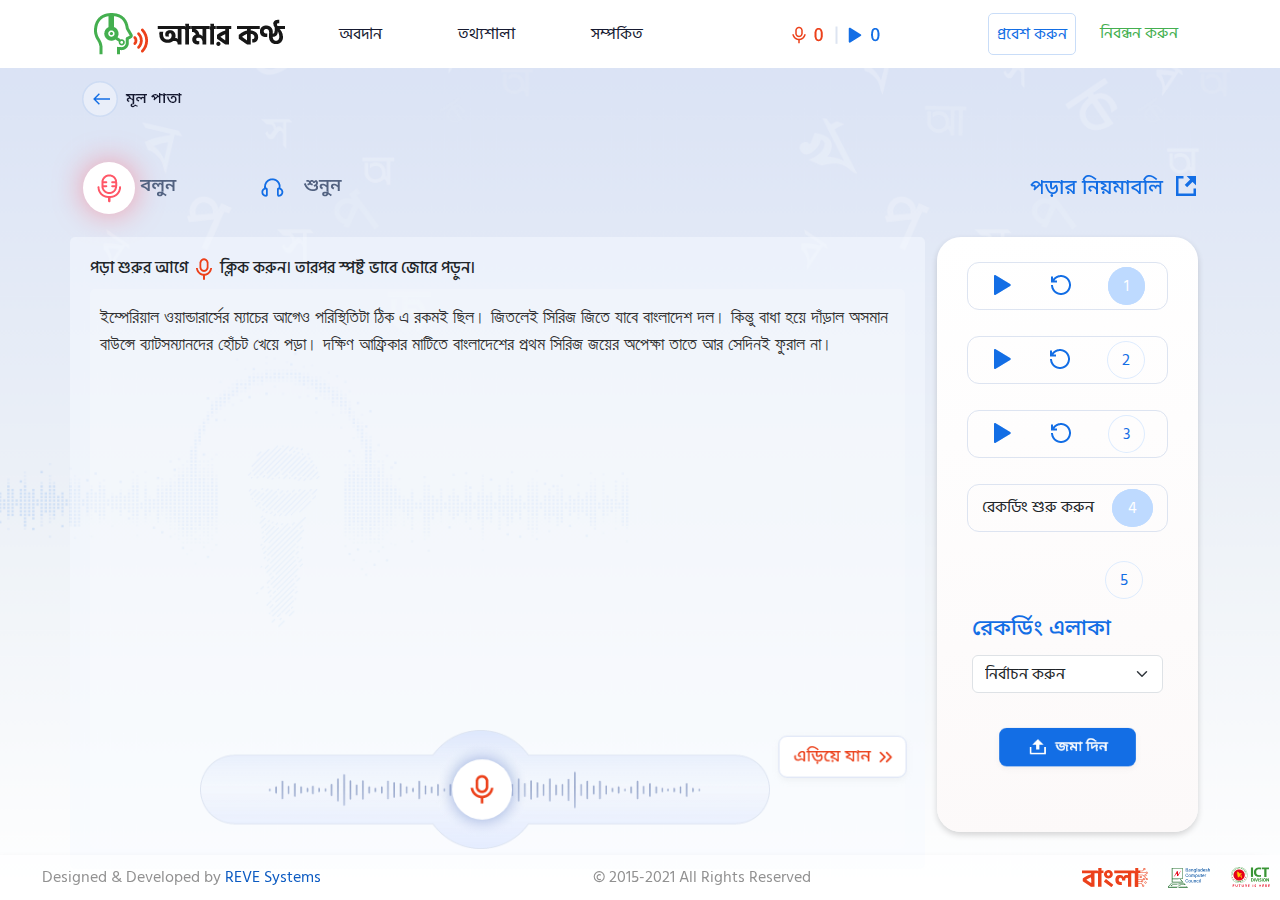
==== commit 9f4f2bf5: "total file Updated" ====
--- a/index.html
+++ b/index.html
@@ -10,20 +10,83 @@
       href="https://cdn.jsdelivr.net/npm/bootstrap@5.1.3/dist/css/bootstrap.min.css"
       rel="stylesheet"
     />
-    <link rel="stylesheet" href="assets/css/ttsstyle.css" />
+    <link rel="stylesheet" href="assets/css/ttsstyle2.css" />
     <link rel="stylesheet" href="style.css" />
+    <link rel="stylesheet" href="assets/css/home.css" />
     <!-- <link rel="stylesheet" href="assets/css/responsive.css" /> -->
   </head>
-  <body class="bodybg">
-    <div class="container">
+  <body class="bodybgmicrophone">
+    <div class="topmenu">
+      <div class="container">
+        <nav class="navbar navbar-expand-lg navbar-light">
+          <div class="container-fluid">
+            <button
+              class="navbar-toggler"
+              type="button"
+              data-bs-toggle="collapse"
+              data-bs-target="#navbarTogglerDemo01"
+              aria-controls="navbarTogglerDemo01"
+              aria-expanded="false"
+              aria-label="Toggle navigation"
+            >
+              <span class="navbar-toggler-icon"></span>
+            </button>
+            <div class="collapse navbar-collapse" id="navbarTogglerDemo01">
+              <a class="navbar-brand" href="#"
+                ><img src="images/stts/homelogo.png" alt="Logo"
+              /></a>
+
+              <ul class="navbar-nav me-auto mb-2 mb-lg-0 obodanitem">
+                <li class="nav-item">
+                  <a class="nav-link active" aria-current="page" href="#"
+                    >অবদান</a
+                  >
+                </li>
+                <li class="nav-item">
+                  <a class="nav-link" href="#">তথ্যশালা</a>
+                </li>
+                <li class="nav-item">
+                  <a class="nav-link" href="#">সম্পর্কিত</a>
+                </li>
+              </ul>
+              <ul class="navbar-nav me-auto mb-2 mb-lg-0">
+                <li class="nav-item">
+                  <a class="nav-link active" aria-current="page" href="#"
+                    ><img src="images/stts/playstop.png" alt=""
+                  /></a>
+                </li>
+              </ul>
+              <ul class="navbar-nav me-0 mb-2 mb-lg-0">
+                <li class="nav-item me-3">
+                  <a
+                    class="nav-link active probeshkorun"
+                    aria-current="page"
+                    href="#"
+                    >প্রবেশ করুন</a
+                  >
+                </li>
+                <li class="nav-item">
+                  <a class="nav-link nibondonkorun" href="#">নিবন্ধন করুন</a>
+                </li>
+              </ul>
+            </div>
+          </div>
+        </nav>
+      </div>
+    </div>
+
+    <div class="container smdeviceview">
       <div class="row">
         <div class="tab-container-one">
           <div class="col-md-12">
+            <div class="breadcrumbtop">
+              <a href="#"><img src="images/stts/mulpata.png" alt="" /></a>
+            </div>
             <div class="editor-icon">
-              <ul class="nav nav-tabs baricon" id="myTab" role="tablist">
+              <ul class="nav baricon" id="myTab" role="tablist">
                 <li class="nav-item active topnone topenonefirst speakerbg">
                   <a
-                    class="nav-link active"
+                    class="nav-link noactive"
                     href="#home"
                     role="tab"
                     aria-controls="home"
@@ -36,7 +99,7 @@
                 </li>
                 <li class="nav-item topnone topenonefirst speakerbg">
                   <a
-                    class="nav-link"
+                    class="nav-link noactive"
                     href="#profile"
                     role="tab"
                     aria-controls="profile"
@@ -64,42 +127,244 @@
                     <a href=""
                       ><img
                         class="img-fluid"
-                        src="images/stts/atabojayrakun.png"
+                        src="images/stts/porarniomaboli.png"
                         alt=""
                     /></a>
                   </ul>
                 </div>
+                <!-- <div class="withsidebar-content"> -->
+                <div class="row">
+                  <!-- <div class="col-md-9 bodytext"> -->
+                  <div
+                    class="bodytext col-12 col-sm-12 col-md-6 col-lg-9 col-xl-9 col-xxl-9"
+                  >
+                    <h6>
+                      পড়া শুরুর আগে
+                      <span
+                        ><a href="#">
+                          <img src="images/stts/microphone.png" alt="" /> </a
+                      ></span>
+                      ক্লিক করুন। তারপর স্পষ্ট ভাবে জোরে পড়ুন।
+                    </h6>
+                    <div class="main-text-content">
+                      <p>
+                        ইম্পেরিয়াল ওয়ান্ডারার্সের ম্যাচের আগেও পরিস্থিতিটা ঠিক এ
+                        রকমই ছিল। জিতলেই সিরিজ জিতে যাবে বাংলাদেশ দল। কিন্তু
+                        বাধা হয়ে দাঁড়াল অসমান বাউন্সে ব্যাটসম্যানদের হোঁচট খেয়ে
+                        পড়া। দক্ষিণ আফ্রিকার মাটিতে বাংলাদেশের প্রথম সিরিজ জয়ের
+                        অপেক্ষা তাতে আর সেদিনই ফুরাল না।
+                      </p>
+
+                      <div class="footer-area">
+                        <!-- <div class="footerdownload"> -->
+                        <a href="#" class="bottomwave">
+                          <img
+                            class="img-fluid"
+                            src="images/stts/wave.png"
+                            alt=""
+                          />
+                        </a>
+                        <a href="#" class="agiyejan">
+                          <img
+                            class="img-fluid"
+                            src="images/stts/ariyejan.png"
+                            alt=""
+                          />
+                        </a>
+                      </div>
+                    </div>
+                  </div>
+                  <div
+                    class="col-12 col-sm-12 col-md-6 col-lg-3 col-xl-3 col-xxl-3"
+                  >
+                    <div class="rightsidebar rightshadow">
+                      <div class="obodanarea">
+                        <div class="mandondocard">
+                          <div class="msinglecard">
+                            <ul>
+                              <li>
+                                <a href="#"
+                                  ><img
+                                    class="img-fluid"
+                                    src="images/stts/play.png"
+                                    alt=""
+                                /></a>
+                              </li>
+                              <li>
+                                <a href="#"
+                                  ><img
+                                    class="img-fluid"
+                                    src="images/stts/reload.png"
+                                    alt=""
+                                /></a>
+                              </li>
+                              <li>
+                                <a class="profilerec" href="#">1</a>
+                              </li>
+                            </ul>
+                          </div>
+
+                          <div class="msinglecard">
+                            <ul>
+                              <li>
+                                <a href="#"
+                                  ><img
+                                    class="img-fluid"
+                                    src="images/stts/play.png"
+                                    alt=""
+                                /></a>
+                              </li>
+                              <li>
+                                <a href="#"
+                                  ><img
+                                    class="img-fluid"
+                                    src="images/stts/reload.png"
+                                    alt=""
+                                /></a>
+                              </li>
+                              <li>
+                                <a class="countdown" href="#">2</a>
+                              </li>
+                            </ul>
+                          </div>
+
+                          <div class="msinglecard">
+                            <ul>
+                              <li>
+                                <a href="#"
+                                  ><img
+                                    class="img-fluid"
+                                    src="images/stts/play.png"
+                                    alt=""
+                                /></a>
+                              </li>
+                              <li>
+                                <a href="#"
+                                  ><img
+                                    class="img-fluid"
+                                    src="images/stts/reload.png"
+                                    alt=""
+                                /></a>
+                              </li>
+                              <li>
+                                <a class="countdown" href="#">3</a>
+                              </li>
+                            </ul>
+                          </div>
+
+                          <div class="msinglecard">
+                            <ul>
+                              <li>রেকর্ডিং শুরু করুন</li>
+                              <li>
+                                <a class="recording" href="#">4</a>
+                              </li>
+                            </ul>
+                          </div>
+
+                          <div class="msinglecardlast">
+                            <ul>
+                              <li>
+                                <a class="countdown" href="#">5</a>
+                              </li>
+                            </ul>
+                          </div>
+
+                          <div class="selectoption">
+                            <ul class="text-center">
+                              <li>
+                                <label for="sel1" class="form-label"
+                                  >রেকর্ডিং এলাকা</label
+                                >
+                                <select
+                                  class="form-select"
+                                  id="change"
+                                  name="sellist1"
+                                  data-bs-toggle="modal"
+                                  data-bs-target="#exampleModal"
+                                >
+                                  <option>নির্বাচন করুন</option>
+                                  <option>নির্বাচন করুন</option>
+                                  <option>নির্বাচন করুন</option>
+                                  <option>নির্বাচন করুন</option>
+                                </select>
+                              </li>
+                            </ul>
+                          </div>
+
+                          <div class="msinglecardlast">
+                            <ul>
+                              <li>
+                                <a href="#">
+                                  <img
+                                    class="img-fluid"
+                                    src="images/stts/jomadin.png"
+                                    alt=""
+                                  />
+                                </a>
+                              </li>
+                            </ul>
+                          </div>
+                        </div>
+                      </div>
+                    </div>
+                  </div>
+                </div>
+                <!-- </div> -->
+              </div>
+
+              <!-- =================== Porfile ========================== -->
+
+              <div
+                class="profile tab-pane"
+                id="profile"
+                role="tabpanel"
+                aria-labelledby="profile-tab"
+              >
                 <div class="withsidebar-content">
+                  <div class="iconvoice">
+                    <ul>
+                      <a href=""
+                        ><img
+                          class="img-fluid"
+                          src="images/stts/jachayersorta.png"
+                          alt=""
+                      /></a>
+                    </ul>
+                  </div>
                   <div class="row">
-                    <div class="col-md-9">
+                    <div class="col-md-9 bodytext">
+                      <h6>
+                        পড়া শুনতে
+                        <span
+                          ><a href="#">
+                            <img src="images/stts/porasunte.png" alt="" /> </a
+                        ></span>
+                        ক্লিক করুন। পড়া সঠিক হয়েছে কিনা যাচাই করুন।
+                      </h6>
                       <div class="main-text-content">
                         <p>
-                          এ তাড়া বাংলাদেশ ব্যাংক কেশ কিছু
-                          <span> লেনদেনের</span> (লেনধেনের) নথিপত্রও খুঁজে
-                          খায়নি, ভাই সেসব লেনদেন নিয়েও শন্দেহ প্রকাশ করা হয়েছে।
-                          ভালো জানের এ আর্থিক প্রতিষ্ঠানটিতেও এ ধরনের ঘঠনায় পুরা
-                          খাতা নতুন করে আলোচোনার জন্ম দিয়েচে। অনিয়মের কারনে
-                          বাংলা দেশ ব্যাংক উত্তরা ফাইন্যান্সের ২০১৯ ও ২০২০ সালের
-                          আর্থিক প্রতিভেদন সংশো ধনের নির্দেস দিয়ে ছে। এরফলে
-                          প্রতিষ্ঠান টিকে নতুনকরে ২০১৯ সালেরআর্থিক প্রতিবেদন
-                          তৈরি করতেহবে। এ ছাড়া এখন পর্যন্ত বাংলাদেশ ব্যাংকের
-                          পক্ক থেকে পতিষ্ঠানটি ও আনিয়মের সঙ্গে যুক্ত ব্যক্তি দের
-                          বি্রূদ্ধে আর কোন ব্যবস্থা গ্রহন করা হয়নি।
+                          ইম্পেরিয়াল ওয়ান্ডারার্সের ম্যাচের আগেও পরিস্থিতিটা ঠিক
+                          এ রকমই ছিল। জিতলেই সিরিজ জিতে যাবে বাংলাদেশ দল। কিন্তু
+                          বাধা হয়ে দাঁড়াল অসমান বাউন্সে ব্যাটসম্যানদের হোঁচট
+                          খেয়ে পড়া। দক্ষিণ আফ্রিকার মাটিতে বাংলাদেশের প্রথম
+                          সিরিজ জয়ের অপেক্ষা তাতে আর সেদিনই ফুরাল না।
                         </p>
-                      </div>
-                    </div>
-                    <div class="col-md-3">
-                      <div class="rightsidebar rightshadow">
-                        <div class="obodanarea">
-                          <h4>অবদানের মানদণ্ড বুঝুন</h4>
-                          <div class="mandondocard">
-                            <div class="msinglecard">
+                        <div class="footer-area">
+                          <div class="footerdownload">
+                            <a href="#">
+                              <img
+                                class="img-fluid"
+                                src="images/stts/profilesunun.png"
+                                alt=""
+                              />
+                            </a>
+                            <div class="threeplay">
                               <ul>
                                 <li>
                                   <a href="#"
                                     ><img
                                       class="img-fluid"
-                                      src="images/stts/play.png"
+                                      src="images/stts/ha.png"
                                       alt=""
                                   /></a>
                                 </li>
@@ -107,23 +372,7 @@
                                   <a href="#"
                                     ><img
                                       class="img-fluid"
-                                      src="images/stts/reload.png"
-                                      alt=""
-                                  /></a>
-                                </li>
-                                <li>
-                                  <a class="countdown" href="#">1</a>
-                                </li>
-                              </ul>
-                            </div>
-
-                            <div class="msinglecard">
-                              <ul>
-                                <li>
-                                  <a href="#"
-                                    ><img
-                                      class="img-fluid"
-                                      src="images/stts/play.png"
+                                      src="images/stts/playborder.png"
                                       alt=""
                                   /></a>
                                 </li>
@@ -131,276 +380,472 @@
                                   <a href="#"
                                     ><img
                                       class="img-fluid"
-                                      src="images/stts/reload.png"
+                                      src="images/stts/nha.png"
                                       alt=""
                                   /></a>
                                 </li>
                                 <li>
-                                  <a class="countdown" href="#">2</a>
+                                  <a href="#" class="agiyejansunun">
+                                    <img
+                                      class="img-fluid"
+                                      src="images/stts/ariyejan.png"
+                                      alt=""
+                                    />
+                                  </a>
                                 </li>
                               </ul>
                             </div>
-
-                            <div class="msinglecard">
-                              <ul>
-                                <li>
-                                  <a href="#"
-                                    ><img
-                                      class="img-fluid"
-                                      src="images/stts/play.png"
-                                      alt=""
-                                  /></a>
-                                </li>
-                                <li>
-                                  <a href="#"
-                                    ><img
-                                      class="img-fluid"
-                                      src="images/stts/reload.png"
-                                      alt=""
-                                  /></a>
-                                </li>
-                                <li>
-                                  <a class="countdown" href="#">3</a>
-                                </li>
-                              </ul>
-                            </div>
-
-                            <div class="msinglecard">
-                              <ul>
-                                <li>রেকর্ডিং শুরু করুন</li>
-                                <li>
-                                  <a class="recording" href="#">4</a>
-                                </li>
-                              </ul>
-                            </div>
-
-                            <div class="msinglecardlast">
-                              <ul>
-                                <li>
-                                  <a class="countdown" href="#">5</a>
-                                </li>
-                              </ul>
-                            </div>
                           </div>
                         </div>
-
-                        <!--================== Progress bar Area ========== -->
-                      </div>
-                    </div>
-                    <div class="footer-area">
-                      <div class="footerdownload">
-                        <a href="#">
-                          <img
-                            class="img-fluid"
-                            src="images/stts/wave.png"
-                            alt=""
-                          />
-                        </a>
-                      </div>
-                    </div>
-                  </div>
-                </div>
-              </div>
-
-              <!-- =================== Porfile ========================== -->
-
-              <div
-                class="profile tab-pane"
-                id="profile"
-                role="tabpanel"
-                aria-labelledby="profile-tab"
-              >
-                <div class="withsidebar-content">
-                  <div class="row">
-                    <div class="col-md-9">
-                      <div class="main-text-content">
-                        <p>
-                          profile এ তাড়া বাংলাদেশ ব্যাংক কেশ কিছু
-                          <span> লেনদেনের</span> (লেনধেনের) নথিপত্রও খুঁজে
-                          খায়নি, ভাই সেসব লেনদেন নিয়েও শন্দেহ প্রকাশ করা হয়েছে।
-                          ভালো জানের এ আর্থিক প্রতিষ্ঠানটিতেও এ ধরনের ঘঠনায় পুরা
-                          খাতা নতুন করে আলোচোনার জন্ম দিয়েচে। অনিয়মের কারনে
-                          বাংলা দেশ ব্যাংক উত্তরা ফাইন্যান্সের ২০১৯ ও ২০২০ সালের
-                          আর্থিক প্রতিভেদন সংশো ধনের নির্দেস দিয়ে ছে। এরফলে
-                          প্রতিষ্ঠান টিকে নতুনকরে ২০১৯ সালেরআর্থিক প্রতিবেদন
-                          তৈরি করতেহবে। এ ছাড়া এখন পর্যন্ত বাংলাদেশ ব্যাংকের
-                          পক্ক থেকে পতিষ্ঠানটি ও আনিয়মের সঙ্গে যুক্ত ব্যক্তি দের
-                          বি্রূদ্ধে আর কোন ব্যবস্থা গ্রহন করা হয়নি।
-                        </p>
                       </div>
                     </div>
                     <div class="col-md-3">
                       <div class="rightsidebar rightshadow">
                         <div class="obodanarea">
-                          <h4>অবদানের মানদণ্ড বুঝুন</h4>
-                          <div class="mandondocard">
-                            <div class="msinglecard">
-                              <ul>
-                                <li>
-                                  <a href="#"
-                                    ><img
-                                      class="img-fluid"
-                                      src="images/stts/play.png"
-                                      alt=""
-                                  /></a>
-                                </li>
-                                <li>
-                                  <a href="#"
-                                    ><img
-                                      class="img-fluid"
-                                      src="images/stts/reload.png"
-                                      alt=""
-                                  /></a>
-                                </li>
-                                <li>
-                                  <a class="countdown" href="#">1</a>
-                                </li>
-                              </ul>
-                            </div>
-
-                            <div class="msinglecard">
-                              <ul>
-                                <li>
-                                  <a href="#"
-                                    ><img
-                                      class="img-fluid"
-                                      src="images/stts/play.png"
-                                      alt=""
-                                  /></a>
-                                </li>
-                                <li>
-                                  <a href="#"
-                                    ><img
-                                      class="img-fluid"
-                                      src="images/stts/reload.png"
-                                      alt=""
-                                  /></a>
-                                </li>
-                                <li>
-                                  <a class="countdown" href="#">2</a>
-                                </li>
-                              </ul>
-                            </div>
-
-                            <div class="msinglecard">
-                              <ul>
-                                <li>
-                                  <a href="#"
-                                    ><img
-                                      class="img-fluid"
-                                      src="images/stts/play.png"
-                                      alt=""
-                                  /></a>
-                                </li>
-                                <li>
-                                  <a href="#"
-                                    ><img
-                                      class="img-fluid"
-                                      src="images/stts/reload.png"
-                                      alt=""
-                                  /></a>
-                                </li>
-                                <li>
-                                  <a class="countdown" href="#">3</a>
-                                </li>
-                              </ul>
-                            </div>
-
-                            <div class="msinglecard">
-                              <ul>
-                                <li>রেকর্ডিং শুরু করুন</li>
-                                <li>
-                                  <a class="recording" href="#">4</a>
-                                </li>
-                              </ul>
-                            </div>
-
-                            <div class="msinglecardlast">
-                              <ul>
-                                <li>
-                                  <a class="countdown" href="#">5</a>
-                                </li>
-                              </ul>
-                            </div>
-                          </div>
-                        </div>
-
-                        <!--================== Progress bar Area ========== -->
-                      </div>
-                    </div>
-                    <div class="footer-area">
-                      <div class="footerdownload">
-                        <a href="#">
-                          <img
-                            class="img-fluid"
-                            src="images/stts/profilesunun.png"
-                            alt=""
-                          />
-                        </a>
-                        <div class="threeplay">
-                          <ul>
-                            <li>
-                              <a href="#"
-                                ><img
-                                  class="img-fluid"
-                                  src="images/stts/ha.png"
-                                  alt=""
-                              /></a>
-                            </li>
-                            <li>
-                              <a href="#"
-                                ><img
-                                  class="img-fluid"
-                                  src="images/stts/playborder.png"
-                                  alt=""
-                              /></a>
-                            </li>
-                            <li>
-                              <a href="#"
-                                ><img
-                                  class="img-fluid"
-                                  src="images/stts/nha.png"
-                                  alt=""
-                              /></a>
-                            </li>
-                          </ul>
+                          <div class="msinglecard">
+                            <ul>
+                              <li>
+                                <a href="#"
+                                  ><img
+                                    class="img-fluid"
+                                    src="images/stts/speaker.png"
+                                    alt=""
+                                /></a>
+                              </li>
+                              <li>
+                                <a href="#"
+                                  ><img
+                                    style="display: none"
+                                    class="img-fluid"
+                                    src="images/stts/speaker.png"
+                                    alt=""
+                                /></a>
+                              </li>
+
+                              <li>
+                                <a class="recordingprofile" href="#">1</a>
+                              </li>
+                            </ul>
+                          </div>
+
+                          <div class="msinglecardlast">
+                            <ul>
+                              <li>
+                                <a class="countdown" href="#">2</a>
+                              </li>
+                            </ul>
+                          </div>
+
+                          <div class="msinglecardlast">
+                            <ul>
+                              <li>
+                                <a class="countdown" href="#">3</a>
+                              </li>
+                            </ul>
+                          </div>
+
+                          <div class="msinglecardlast">
+                            <ul>
+                              <li>
+                                <a class="countdown" href="#">4</a>
+                              </li>
+                            </ul>
+                          </div>
+
+                          <div class="msinglecardlast">
+                            <ul>
+                              <li>
+                                <a class="countdown" href="#">5</a>
+                              </li>
+                            </ul>
+                          </div>
                         </div>
                       </div>
+
+                      <!--================== Progress bar Area ========== -->
                     </div>
                   </div>
                 </div>
               </div>
             </div>
-
-            <!-- ======================================== Porifle tab start here=================================== -->
-
-            <!-- ======================================== Porifle tab start here=================================== -->
-          </div>
-        </div>
-
-        <div class="bottomcontent">
-          <div class="bottombutton">
-            <ul>
-              <li>
-                <a href=""
-                  ><img class="img-fluid" src="images/stts/ariyejan.png" alt=""
-                /></a>
-              </li>
-              <li>
-                <a href=""
-                  ><img class="img-fluid" src="images/stts/jomadin.png" alt=""
-                /></a>
-              </li>
-            </ul>
-          </div>
+          </div>
+
+          <!-- ======================================== Porifle tab start here=================================== -->
+
+          <!-- ======================================== Porifle tab start here=================================== -->
         </div>
       </div>
     </div>
 
+    <!-- =================================  Modal ==========================-->
+    <div
+      class="modal fade"
+      id="exampleModal"
+      tabindex="-1"
+      aria-labelledby="exampleModalLabel"
+      aria-hidden="true"
+    >
+      <div class="modal-dialog modal-xl">
+        <div class="modal-content">
+          <div class="modal-header">
+            <!-- <h5 class="modal-title" id="exampleModalLabel">Modal title</h5> -->
+            <button
+              type="button"
+              class="btn-close"
+              data-bs-dismiss="modal"
+              aria-label="Close"
+            ></button>
+          </div>
+          <div class="modal-body">
+            <div class="signupformnoborder shadow-dark2">
+              <h4>নিবন্ধন করুন</h4>
+              <p>নিবন্ধনের উদ্দেশ্যে, আপনার বিবরণ প্রয়োজন।</p>
+
+              <h5 class="mowlictitle">মৌলিক তথ্য</h5>
+
+              <form action="">
+                <div class="row mtopbottom">
+                  <div class="col">
+                    <label for="formGroupExampleInput" class="form-label"
+                      >নামের প্রথম অংশ</label
+                    >
+                    <input
+                      type="text"
+                      class="form-control"
+                      placeholder=""
+                      aria-label="First name"
+                    />
+                  </div>
+                  <div class="col">
+                    <label for="formGroupExampleInput" class="form-label"
+                      >ব্যবহারকারীর নাম ( ই-মেইল/ ফোন/ এনআইডি )*</label
+                    >
+                    <input
+                      type="email"
+                      class="form-control"
+                      placeholder=""
+                      aria-label="Last name"
+                    />
+                  </div>
+                </div>
+                <div class="row mtopbottom">
+                  <div class="col">
+                    <label for="formGroupExampleInput" class="form-label"
+                      >নামের শেষাংশ</label
+                    >
+                    <input
+                      type="text"
+                      class="form-control"
+                      placeholder=""
+                      aria-label="First name"
+                    />
+                  </div>
+                  <div class="col">
+                    <label for="formGroupExampleInput" class="form-label"
+                      >ফোন</label
+                    >
+                    <input
+                      type="email"
+                      class="form-control"
+                      placeholder=""
+                      aria-label="Last name"
+                    />
+                  </div>
+                </div>
+                <div class="row mtopbottom">
+                  <div class="col">
+                    <label for="formGroupExampleInput" class="form-label"
+                      >ই-মেইল</label
+                    >
+                    <input
+                      type="text"
+                      class="form-control"
+                      placeholder=""
+                      aria-label="First name"
+                    />
+                  </div>
+                  <div class="col">
+                    <label for="formGroupExampleInput" class="form-label"
+                      >লিঙ্গ</label
+                    >
+                    <select id="inputState" class="form-select">
+                      <option selected="">Choose...</option>
+                      <option>...</option>
+                      <option>...</option>
+                      <option>...</option>
+                      <option>...</option>
+                    </select>
+                  </div>
+                </div>
+                <div class="row mtopbottom">
+                  <div class="col">
+                    <label for="formGroupExampleInput" class="form-label"
+                      >এনআইডি</label
+                    >
+                    <input
+                      type="text"
+                      class="form-control"
+                      placeholder=""
+                      aria-label="First name"
+                    />
+                  </div>
+                  <div class="col"></div>
+                </div>
+                <h5 class="mowlictitle">স্পিকার প্রোফাইল</h5>
+
+                <div class="row mtopbottom">
+                  <div class="col">
+                    <label for="formGroupExampleInput" class="form-label"
+                      >এলাকা (২-১৫ বছর ধরে ছিল)</label
+                    >
+                    <select id="" class="form-select">
+                      <option selected="">Choose...</option>
+                      <option>...</option>
+                      <option>...</option>
+                      <option>...</option>
+                      <option>...</option>
+                    </select>
+                  </div>
+                  <div class="col">
+                    <label for="formGroupExampleInput" class="form-label"
+                      >তোতলা অবস্থা</label
+                    >
+                    <select id="" class="form-select">
+                      <option selected="">Choose...</option>
+                      <option>...</option>
+                      <option>...</option>
+                      <option>...</option>
+                      <option>...</option>
+                    </select>
+                  </div>
+                </div>
+                <div class="row mtopbottom">
+                  <div class="col">
+                    <label for="formGroupExampleInput" class="form-label"
+                      >পেশা</label
+                    >
+                    <select id="" class="form-select">
+                      <option selected="">Choose...</option>
+                      <option>...</option>
+                      <option>...</option>
+                      <option>...</option>
+                      <option>...</option>
+                    </select>
+                  </div>
+                  <div class="col">
+                    <label for="formGroupExampleInput" class="form-label"
+                      >শুনানির অবস্থা</label
+                    >
+                    <select id="" class="form-select">
+                      <option selected="">Choose...</option>
+                      <option>...</option>
+                      <option>...</option>
+                      <option>...</option>
+                      <option>...</option>
+                    </select>
+                  </div>
+                </div>
+                <div class="row mtopbottom">
+                  <div class="col">
+                    <label for="formGroupExampleInput" class="form-label"
+                      >অর্থনৈতিক অবস্থা</label
+                    >
+                    <select id="" class="form-select">
+                      <option selected="">Choose...</option>
+                      <option>...</option>
+                      <option>...</option>
+                      <option>...</option>
+                      <option>...</option>
+                    </select>
+                  </div>
+                  <div class="col">
+                    <label for="formGroupExampleInput" class="form-label"
+                      >বর্তমান ঠিকানা</label
+                    >
+                    <input
+                      type="text"
+                      class="form-control"
+                      placeholder=""
+                      aria-label="First name"
+                    />
+                  </div>
+                </div>
+                <div class="row mtopbottom">
+                  <div class="col">
+                    <label for="formGroupExampleInput" class="form-label"
+                      >জন্ম তারিখ</label
+                    >
+                    <input
+                      type="date"
+                      class="form-control"
+                      placeholder=""
+                      aria-label="First name"
+                    />
+                  </div>
+                  <div class="col">
+                    <label for="formGroupExampleInput" class="form-label"
+                      >স্থায়ী ঠিকানা</label
+                    >
+                    <input
+                      type="text"
+                      class="form-control"
+                      placeholder=""
+                      aria-label="First name"
+                    />
+                  </div>
+                </div>
+                <div class="row mtopbottom">
+                  <div class="col">
+                    <label for="formGroupExampleInput" class="form-label"
+                      >শিক্ষার স্তর</label
+                    >
+                    <select id="" class="form-select">
+                      <option selected="">Choose...</option>
+                      <option>...</option>
+                      <option>...</option>
+                      <option>...</option>
+                      <option>...</option>
+                    </select>
+                  </div>
+                  <div class="col"></div>
+                </div>
+                <div class="row mtopbottom lastbottom">
+                  <div class="col">
+                    <div class="form-check">
+                      <input
+                        class="form-check-input"
+                        type="checkbox"
+                        id="gridCheck"
+                      />
+                      <label
+                        class="form-check-label"
+                        for="gridCheck"
+                        data-bs-toggle="modal"
+                        data-bs-target="#staticBackdrop"
+                      >
+                        অঙ্গীকারনামা
+                      </label>
+                    </div>
+                  </div>
+                  <div class="col">
+                    <div class="submitbutton">
+                      <a href="#">
+                        <img src="images/stts/punoray.png" alt="" />
+                      </a>
+                      <a href="#">
+                        <img src="images/stts/jomadin.png" alt="" />
+                      </a>
+                    </div>
+                  </div>
+                </div>
+              </form>
+            </div>
+          </div>
+        </div>
+      </div>
+    </div>
+
+    <!-- Modal -->
+    <div
+      class="modal fade"
+      id="staticBackdrop"
+      data-bs-backdrop="static"
+      data-bs-keyboard="false"
+      tabindex="-1"
+      aria-labelledby="staticBackdropLabel"
+      aria-hidden="true"
+    >
+      <div class="modal-dialog modal-xl">
+        <div class="modal-content">
+          <div class="modal-header">
+            <h5 class="modal-title ogicarnama" id="staticBackdropLabel">
+              অঙ্গীকারনামা
+            </h5>
+            <button
+              type="button"
+              class="btn-close"
+              data-bs-dismiss="modal"
+              aria-label="Close"
+            ></button>
+          </div>
+          <div class="modal-body bodyongicar">
+            <p>
+              গণপ্রজাতন্ত্রী বাংলাদেশ সরকারের ডাক, টেলিযোগাযোগ ও তথ্য প্রযুক্তি
+              মন্ত্রণালয়ের অধীনে গবেষণা ও উন্নয়নের মাধ্যমে তথ্য প্রযুক্তিতে
+              বাংলা ভাষা সমৃদ্ধিকরণ প্রকল্পের অধীনে রিভ সিস্টেমস লিমিটেড (Reve
+              Systems Ltd.) বাংলা স্পিচ টু টেক্সট (এসটিটি) ও টেক্সট টু স্পিচ
+              (টিটিএস) সফটওয়্যার তৈরির কাজ করছে। এই প্রকল্পের লক্ষ্য ও উদ্দেশ্য
+              হচ্ছে, আন্তর্জাতিক পরিসরে নেতৃস্থানীয় ভাষা হিসেবে বাংলাকে
+              প্রতিষ্ঠিত করা। প্রকল্পটি বাস্তবায়নের লক্ষ্যে বাংলাদেশের বিভিন্ন
+              অঞ্চল থেকে ভাষাতাত্ত্বিক উপাত্ত সংগ্রহে মাঠ পর্যায়ের গবেষণা
+              পরিচালিত হচ্ছে। এই প্রকল্পের আওতায় সংগৃহীত উপাত্ত অন্য কোনো
+              প্রকল্পে বা অন্য কোনো উদ্দেশ্যে ব্যবহৃত হবে না। এই ডেটাসেটে
+              তথ্যপ্রদানকারীর ব্যক্তিগত তথ্য যেমন নাম, ঠিকানা ইত্যাদি প্রকাশ করা
+              হবে না। তবে বয়স, নারী/পুরুষ, আঞ্চলিক/স্থানের মেটাডেটা থাকবে।
+              ভবিষ্যতে এই ডেটা মন্ত্রণালয় প্রচলিত বিধি, রীতি ও গবেষণার আইন
+              অনুসারে প্রকাশ করতে পারবে। অতএব, প্রকল্পটি বাস্তবায়নের উদ্দেশ্যে
+              আমি একজন অংশগ্রহণকারী হিসেবে সহযোগিতা করতে সম্মতি প্রদান এবং এই
+              প্রকল্পের সর্বাঙ্গীণ সাফল্য কামনা করছি।
+            </p>
+          </div>
+          <div class="modal-footer">
+            <button
+              type="button"
+              class="btn btn-secondary osomoto"
+              data-bs-dismiss="modal"
+            >
+              অসম্মত
+            </button>
+            <button
+              type="button"
+              class="btn btn-primary akmot"
+              data-bs-toggle="modal"
+              data-bs-target="#akmot"
+            >
+              একমত
+            </button>
+          </div>
+        </div>
+      </div>
+    </div>
+
+    <!-- Modal -->
+    <div
+      class="modal fade"
+      id="akmot"
+      data-bs-backdrop="static"
+      data-bs-keyboard="false"
+      tabindex="-1"
+      aria-labelledby="akmot"
+      aria-hidden="true"
+    >
+      <div class="modal-dialog modal-xl">
+        <div class="modal-content">
+          <div class="modal-body p-0">
+            <img class="img-fluid" src="images/stts/modaltoster.png" alt="" />
+          </div>
+        </div>
+      </div>
+    </div>
+
+    <!-- =================================  Modal End ==========================-->
     <div class="container-fluid">
       <div class="row">
         <div class="col-md-12">
           <div class="footer-areabottom">
+            <ul class="footer-item">
+              <li class="developed">
+                <a href=""
+                  >Designed & Developed by
+                  <span class="reveclass">REVE Systems</span></a
+                >
+              </li>
+            </ul>
+            <ul class="footer-item">
+              <li class="copyclass">
+                <a href="">&copy; 2015-2021 All Rights Reserved</a>
+              </li>
+            </ul>
             <ul class="footer-item">
               <li>
                 <a href=""
@@ -437,53 +882,3 @@
     <script src="assets/js/custom.js"></script>
   </body>
 </html>
-
-<script>
-  /**
-   * Simulate a click event.
-   * @public
-   * @param {Element} elem  the element to simulate a click on
-   */
-  function simulateClick(elem) {
-    // Create our event (with options)
-    var evt = new MouseEvent("click", {
-      bubbles: true,
-      cancelable: true,
-      view: window,
-    });
-    // If cancelled, don't dispatch our event
-    var canceled = !elem.dispatchEvent(evt);
-  }
-
-  function prepareTabs(triggerEl) {
-    var tabTrigger = new bootstrap.Tab(triggerEl);
-
-    triggerEl.addEventListener("click", function (event) {
-      event.preventDefault();
-      //alert('test-'+this.parentNode.tagName);
-      tabTrigger.show();
-
-      //console.log('>>>' + this.parentNode.tagName);
-      //console.log('>>>>' + this.parentNode.parentNode.tagName);
-      var sibling = this.parentNode.parentNode.firstChild;
-      // Loop through each sibling and push to the array
-      while (sibling) {
-        if (sibling.tagName !== undefined) {
-          //console.log('>>>' + sibling.tagName);
-          //console.log('--->' + sibling.classList);
-          //console.log('>>' + sibling.firstChild.href);
-          sibling.classList.remove("active");
-        }
-        sibling = sibling.nextSibling;
-      }
-      this.parentNode.classList.add("active");
-      console.log("href = " + this.href);
-      simulateClick(document.querySelector(this.href));
-    });
-  }
-
-  var triggerTabListTest = [].slice.call(document.querySelectorAll("#myTab a"));
-  triggerTabListTest.forEach(function (triggerEl) {
-    prepareTabs(triggerEl);
-  });
-</script>
--- a/assets/css/ttsstyle2.css
+++ b/assets/css/ttsstyle2.css
@@ -0,0 +1,563 @@
+/* -------------------------------------------
+
+Name: 		Text to speach
+Version:    1.0
+Author:		Rabiul
+Portfolio:  https://themeforest.net/user/alam_robi
+
+p.s. I am available for Freelance hire (UI design, web development). mail: miller.themes@gmail.com
+
+ ----------------------------------------------*/
+@import url("https://fonts.googleapis.com/css2?family=Hind+Siliguri:wght@300;400;500;600;700&display=swap");
+@import url("https://fonts.maateen.me/solaiman-lipi/font.css");
+@import url("https://fonts.googleapis.com/css2?family=Noto+Sans+Bengali:wght@100;400;500;600;700;800;900&display=swap");
+
+/*
+1. General CSS
+
+font-family: 'Hind Siliguri', sans-serif;
+font-family: 'SolaimanLipi', Arial, sans-serif !important;
+font-family: 'Noto Sans Bengali', sans-serif;
+
+
+*/
+
+/* body {
+  margin: 0;
+  line-height: 1.5;
+  font-size: 16px;
+  height: auto;
+  font-family: "Hind Siliguri", sans-serif;
+  background-color: #eff3f8;
+} */
+
+/* ============================================
+1. General CSS
+=============================================== */
+:root {
+  --main-color: #e98b2c;
+  --dark: #1b1b22;
+  --dark-light: #32323a;
+  --white: #fff;
+  --white-light: #c8c8c8;
+}
+
+* {
+  margin: 0;
+  padding: 0;
+  outline: none;
+  -webkit-box-sizing: border-box;
+  box-sizing: border-box;
+  text-decoration: none;
+  list-style: none;
+}
+
+::before,
+::after {
+  box-sizing: border-box;
+}
+/* img{
+      width: 100%;
+  } */
+
+body {
+  margin: 0;
+  line-height: 1.5;
+  font-size: 16px;
+  height: auto;
+  font-family: "Hind Siliguri", sans-serif;
+}
+
+/* For scripting */
+
+body.hide-scrolling {
+  overflow-y: hidden;
+}
+
+ul {
+  list-style-type: none;
+}
+a {
+  text-decoration: none;
+}
+
+table {
+  border-collapse: collapse;
+  border-spacing: 0;
+}
+
+.section {
+  min-height: 100vh;
+  display: block;
+  width: 100%;
+}
+
+.shadow-dark2 {
+  -webkit-box-shadow: 0 0 20px rgba(48, 46, 77, 0.15);
+  box-shadow: 0 0 20px rgba(48, 46, 77, 0.15);
+}
+
+.shadow-dark {
+  /* 
+    -webkit-box-shadow: 0 0 20px rgba(48,46,77,0.15);
+    box-shadow: 0 0 20px rgba(48,46,77,0.15); */
+
+  /* -webkit-box-shadow: 0 0 20px rgba(0,0,0,0.15);
+    box-shadow: 0 0 20px rgba(0,0,0,0.15); */
+  /* 
+    box-shadow: 2px -4px 8px -3px rgba(0,0,0,0.75);
+    -webkit-box-shadow: 2px -4px 8px -3px rgba(0,0,0,0.75);
+    -moz-box-shadow: 2px -4px 8px -3px rgba(0,0,0,0.75); */
+
+  /* box-shadow: -2px -1px 24px -16px rgba(0,0,0,0.72) inset;
+    -webkit-box-shadow: -2px -1px 24px -16px rgba(0,0,0,0.72) inset;
+    -moz-box-shadow: -2px -1px 24px -16px rgba(0,0,0,0.72) inset; */
+  box-shadow: -2px -1px 25px -16px rgba(0, 0, 0, 0.72) inset;
+  -webkit-box-shadow: -2px -1px 25px -16px rgba(0, 0, 0, 0.72) inset;
+  -moz-box-shadow: -2px -1px 25px -16px rgba(0, 0, 0, 0.72) inset;
+}
+
+.margin-bottom {
+  margin-bottom: 60px;
+}
+
+/* .tab-container-one {
+  margin-top: 10%;
+} */
+
+/*=============================== Content area design ======================= */
+
+.bodybg {
+  display: flex;
+  height: 100vh;
+  /* background: url("../img/bg.png") no-repeat center; */
+  background: url("../../images/stts/pageone.png") no-repeat center;
+  background-size: cover;
+  background-position: 100% 65%;
+  flex-wrap: wrap;
+  /* width: 100%; */
+  width: 100%;
+  float: left;
+  position: relative;
+  /* padding: 137px 0px 0px 0px; */
+  justify-content: center;
+  align-items: center;
+  margin: 0 auto;
+  /* overflow: hidden; */
+}
+
+.aboutbody {
+  display: flex;
+  height: 80vh;
+  /* background: url("../img/bg.png") no-repeat center; */
+  background: url("../../images/stts/sununbolun.png") no-repeat center;
+  background-size: cover;
+  background-position: 100% 65%;
+  flex-wrap: wrap;
+  /* width: 100%; */
+  width: 100%;
+  float: left;
+  position: relative;
+  /* padding: 137px 0px 0px 0px; */
+  justify-content: center;
+  align-items: center;
+  margin: 0 auto;
+  overflow: hidden;
+}
+
+.signupbg {
+  display: flex;
+  height: 130vh;
+  /* background: url("../img/bg.png") no-repeat center; */
+  background: url("../../images/stts/sighupbg.png") no-repeat center;
+  background-size: cover;
+  background-position: 40% 65%;
+  flex-wrap: wrap;
+  /* width: 100%; */
+  width: 100%;
+  float: left;
+  position: relative;
+  /* padding: 137px 0px 0px 0px; */
+  justify-content: center;
+  align-items: center;
+  margin: 0 auto;
+  margin-top: 5%;
+  /* overflow-y: scroll; */
+}
+
+.loginbg {
+  display: flex;
+  height: 90vh;
+  /* background: url("../img/bg.png") no-repeat center; */
+  background: url("../../images/stts/sighupbg.png") no-repeat center;
+  background-size: cover;
+  background-position: 40% 65%;
+  flex-wrap: wrap;
+  /* width: 100%; */
+  width: 100%;
+  float: left;
+  position: relative;
+  /* padding: 137px 0px 0px 0px; */
+  justify-content: center;
+  align-items: center;
+  margin: 0 auto;
+  margin-top: 5%;
+  /* overflow-y: scroll; */
+}
+
+.bodybgmicrophone {
+  display: flex;
+  height: 100vh;
+  /* background: url("../img/bg.png") no-repeat center; */
+  background: url("../../images/stts/pageone.png") no-repeat center;
+  background-size: cover;
+  background-position: 100% 65%;
+  flex-wrap: wrap;
+  /* width: 100%; */
+  width: 100%;
+  float: left;
+  position: relative;
+  /* padding: 137px 0px 0px 0px; */
+  justify-content: center;
+  align-items: center;
+  margin: 0 auto;
+  overflow: hidden;
+}
+
+/*=============================== Content area design ======================= */
+/*=============================== Custom progress bar style  design ======================= */
+.gotiprogress {
+  display: block;
+  float: left;
+  width: 100%;
+}
+.gotiprogress span.gotilevel {
+  float: left;
+  display: block;
+  width: 100;
+  color: #136ee5;
+  font-size: 25px;
+  font-weight: bold;
+  font-family: "Hind Siliguri", sans-serif;
+}
+.range {
+  position: relative;
+  width: 100%;
+  height: 22px;
+  float: left;
+  display: block;
+}
+.range input {
+  width: 100%;
+  position: absolute;
+  top: 2px;
+  height: 0;
+  -webkit-appearance: none;
+}
+.range input::-webkit-slider-thumb {
+  -webkit-appearance: none;
+  width: 18px;
+  height: 18px;
+  margin: -8px 0 0;
+  border-radius: 50%;
+  background: #136ee5;
+  cursor: pointer;
+  border: 0 !important;
+}
+.range input::-moz-range-thumb {
+  width: 18px;
+  height: 18px;
+  margin: -8px 0 0;
+  border-radius: 50%;
+  background: #136ee5;
+  cursor: pointer;
+  border: 0 !important;
+}
+.range input::-ms-thumb {
+  width: 18px;
+  height: 18px;
+  margin: -8px 0 0;
+  border-radius: 50%;
+  background: #136ee5;
+  cursor: pointer;
+  border: 0 !important;
+}
+.range input::-webkit-slider-runnable-track {
+  width: 100%;
+  height: 2px;
+  cursor: pointer;
+  background: #b5c5e3;
+}
+.range input::-moz-range-track {
+  width: 100%;
+  height: 2px;
+  cursor: pointer;
+  background: #b5c5e3;
+}
+.range input::-ms-track {
+  width: 100%;
+  height: 2px;
+  cursor: pointer;
+  background: #b5c5e3;
+}
+.range input:focus {
+  background: none;
+  outline: none;
+}
+.range input::-ms-track {
+  width: 100%;
+  cursor: pointer;
+  background: transparent;
+  border-color: transparent;
+  color: transparent;
+}
+.range-labels {
+  margin: 18px -20px 0;
+  padding: 0;
+  list-style: none;
+}
+.range-labels li {
+  position: relative;
+  float: left;
+  width: 73px;
+  text-align: center;
+  color: #b5c5e3;
+  font-size: 14px;
+  cursor: pointer;
+}
+.range-labels li::before {
+  position: absolute;
+  top: -30px;
+  right: 0;
+  left: 0;
+  content: "";
+  margin: 0 auto;
+  width: 1px;
+  height: 10px;
+  background: #b5c5e3;
+  border-radius: 50%;
+}
+.range-labels .active {
+  color: #136ee5;
+}
+.range-labels .selected::before {
+  background: #136ee5;
+}
+.range-labels .active.selected::before {
+  display: none;
+}
+
+.range-labels-pich {
+  margin: 18px -20px 0;
+  padding: 0;
+  list-style: none;
+}
+.range-labels-pich li {
+  position: relative;
+  float: left;
+  width: 73px;
+  text-align: center;
+  color: #b5c5e3;
+  font-size: 14px;
+  cursor: pointer;
+}
+.range-labels-pich li::before {
+  position: absolute;
+  top: -30px;
+  right: 0;
+  left: 0;
+  content: "";
+  margin: 0 auto;
+  width: 1px;
+  height: 10px;
+  background: #b5c5e3;
+  border-radius: 50%;
+}
+.range-labels-pich .active {
+  color: #136ee5;
+}
+.range-labels-pich .selected::before {
+  background: #136ee5;
+}
+.range-labels-pich .active.selected::before {
+  display: none;
+}
+
+.ttslogun {
+  display: flex;
+  align-items: center;
+  justify-content: center;
+  align-items: center;
+  min-height: 615px;
+  width: 70%;
+  float: right;
+  text-align: right;
+}
+
+/* ============================ Right Side bar item =========================== */
+.obodanarea {
+  display: block;
+  /* justify-content: center; */
+  width: 100%;
+  min-height: 575px;
+}
+
+.obodanareaonly {
+  display: block;
+  /* justify-content: center; */
+  width: 100%;
+  min-height: 400px;
+}
+
+.obodanarea h4 {
+  display: block;
+  float: left;
+  width: 100%;
+  font-size: 18px;
+  color: #526281;
+  text-align: center;
+  margin-bottom: 20px;
+}
+
+.msinglecard ul {
+  display: flex;
+  justify-content: space-around;
+  width: 100%;
+  line-height: 35px;
+}
+.msinglecard {
+  padding: 5px 0px;
+}
+.msinglecardlast {
+  padding: 4px 20px;
+}
+.msinglecard ul {
+  display: flex;
+  justify-content: space-around;
+  width: 100%;
+  line-height: 35px;
+  padding-left: 0;
+  border: 1px solid #dde4f1;
+  padding: 5px;
+  border-radius: 12px;
+}
+
+.msinglecardlast ul {
+  display: flex;
+  justify-content: flex-end;
+  width: 100%;
+  line-height: 0px;
+  padding-left: 0;
+  /* border: 1px solid #dde4f1; */
+  padding: 5px;
+  border-radius: 12px;
+  margin-bottom: 0px;
+}
+
+.selectoption ul {
+  display: flex;
+  justify-content: center;
+  width: 100%;
+  line-height: 35px;
+  padding-left: 0;
+  /* border: 1px solid #dde4f1; */
+  padding: 5px;
+  border-radius: 12px;
+}
+
+.selectoption ul li {
+  width: 100%;
+  float: left;
+  text-align: left;
+}
+
+.selectoption ul li label {
+  font-size: 22px;
+  color: #136ee5;
+  font-weight: 500;
+  font-family: "Noto Sans Bengali", sans-serif;
+}
+
+a.countdown {
+  width: 36px;
+  height: 36px;
+  line-height: 36px;
+  border: 1px solid #deecfe;
+  padding: 5px 14px;
+  border-radius: 50%;
+  text-align: center;
+  color: #136ee5;
+}
+
+a.recording {
+  width: 36px;
+  height: 36px;
+  line-height: 36px;
+  border: 1px solid #bedaff;
+  padding: 5px 15px;
+  border-radius: 50%;
+  text-align: center;
+  color: #fff;
+  background-color: #bedaff;
+}
+a.recordingprofile {
+  width: 36px;
+  height: 36px;
+  line-height: 36px;
+  border: 1px solid #bedaff;
+  padding: 5px 15px;
+  border-radius: 50%;
+  text-align: center;
+  color: #fff;
+  background-color: #bedaff;
+  margin-left: 60px;
+}
+
+a.profilerec {
+  width: 36px;
+  height: 36px;
+  line-height: 36px;
+  border: 1px solid #bedaff;
+  padding: 5px 15px;
+  border-radius: 50%;
+  text-align: center;
+  color: #fff;
+  background-color: #bedaff;
+  /* margin-left: 60px; */
+}
+.bottomcontent {
+  display: block;
+  float: left;
+  width: 100%;
+  margin-top: 20px;
+}
+.bottombutton ul {
+  display: flex;
+  justify-content: flex-end;
+  width: 100%;
+}
+.topiconbar {
+  position: relative;
+}
+/* ============================ Right Side bar item =========================== */
+
+/*=============================== Custom progress bar style  design ======================= */
+.footerdownload a img {
+  position: relative;
+}
+.threeplay {
+  position: absolute;
+  top: 50px;
+  float: left;
+  /* width: 100%; */
+  display: block;
+}
+
+.threeplay ul {
+  display: flex;
+  /* justify-content: stretch; */
+}
+
+.threeplay ul li {
+  padding: 0px 37px;
+}
--- a/style.css
+++ b/style.css
@@ -10,6 +10,7 @@
  ----------------------------------------------*/
 @import url("https://fonts.googleapis.com/css2?family=Hind+Siliguri:wght@300;400;500;600;700&display=swap");
 @import url("https://fonts.maateen.me/solaiman-lipi/font.css");
+@import url("https://fonts.googleapis.com/css2?family=Noto+Sans+Bengali:wght@100;400;500;600;700;800;900&display=swap");
 /* @import url('https://fonts.googleapis.com/css2?family=Hind+Siliguri:wght@300;400;500;600;700&display=swap'); */
 
 /*
@@ -17,6 +18,7 @@
 
 font-family: 'Hind Siliguri', sans-serif;
 font-family: 'SolaimanLipi', Arial, sans-serif !important;
+font-family: 'Noto Sans Bengali', sans-serif;
 
 */
 
@@ -125,7 +127,7 @@
 .allcontent {
   width: 100%;
   float: left;
-  background-color: #f6f9ff;
+  /* background-color: #f6f9ff; */
   /* margin-top: 5%; */
 }
 
@@ -176,6 +178,29 @@
   margin-bottom: 0px;
   line-height: 40px;
   color: #44c1ea;
+}
+
+.breadcrumbtop {
+  margin-top: 70px;
+  display: block;
+  float: left;
+  width: 100%;
+}
+
+.signupbradcump {
+  margin-top: 70px;
+  display: block;
+  float: left;
+  width: 100%;
+}
+
+.lefttext p {
+  font-size: 20px;
+  color: #171717;
+  font-family: "SolaimanLipi", Arial, sans-serif !important;
+  font-weight: 600;
+  line-height: 40px;
+  /* align-items: flex-end; */
 }
 
 /* --------------------------------------- main-content -------------------------- */
@@ -206,6 +231,16 @@
   position: absolute; */
 }
 
+.editor-icon {
+  display: flex;
+  width: 100%;
+  float: left;
+  /* background: red; */
+  justify-content: space-between;
+  max-height: 120px;
+  border: none !important;
+}
+
 .iconvoice {
   position: absolute;
   right: 0px;
@@ -220,17 +255,18 @@
 }
 
 .editor-icon ul {
-  display: block;
-  /* justify-content: space-between; */
+  display: flex;
+  justify-content: space-between;
   margin-bottom: 0px;
-  justify-content: center;
+  justify-content: left;
   position: relative;
   padding-left: 0px;
+  margin-left: -60px;
 }
 .editor-icon ul li {
   /* padding: 10px 14px; */
   padding: 0px 14px 0px 0px;
-  line-height: 28px;
+  /* line-height: 147px; */
   position: relative;
   display: inline-block;
   float: left;
@@ -331,7 +367,8 @@
 }
 
 .withsidebar-content {
-  background-color: #f6f9ff;
+  /* background-color: #f6f9ff; */
+  background-color: rgba(246, 249, 255, 0.2);
   float: right;
   width: 100%;
   min-height: 55vh;
@@ -341,7 +378,7 @@
   flex-wrap: wrap;
   justify-content: flex-end;
   /* overflow: hidden; */
-  padding: 30px 30px 0px;
+  /* padding: 30px 30px 0px; */
 }
 
 /*================================= Sidebar area ================================ */
@@ -349,10 +386,30 @@
   display: block;
   float: left;
   width: 100%;
-  padding: 20px;
-  background-color: #ffffff;
-  border-radius: 4px;
-}
+  padding: 20px 30px 0px;
+
+  -webkit-box-shadow: 0px 3px 6px 0px rgba(0, 0, 0, 0.16);
+  box-shadow: 0px 3px 6px 0px rgba(0, 0, 0, 0.16);
+  border-radius: 24px;
+
+  background: rgb(255, 255, 255);
+  background: linear-gradient(
+    175deg,
+    rgba(255, 255, 255, 1) 0%,
+    rgba(252, 249, 249, 1) 100%
+  );
+}
+
+.msinglecard p {
+  color: #171717;
+  font-family: SolaimanLipi;
+  font-size: 16px;
+}
+
+/* .tab-container-one {
+  margin-top: 40px;
+} */
+
 /*================================= Sidebar area ================================ */
 .main-text-content {
   width: 100%;
@@ -365,22 +422,21 @@
   -ms-transition: all 0.3s ease-in;
   -o-transition: all 0.3s ease-in;
   /* margin: 0px 20px 0px 20px; */
-  background-color: #fff;
+  background-color: rgba(255, 255, 255, 0.2);
   overflow: hidden;
-  min-height: 440px;
+  min-height: 560px;
   overflow-y: auto;
-  position: relative;
+  /* position: relative; */
   border-radius: 5px;
   /* padding: 30px; */
 }
 
 .main-text-content p {
-  padding: 15px 30px 0px 30px;
-  font-size: 14px;
+  padding: 15px 0px 0px 10px;
+  font-size: 18px;
   font-family: "SolaimanLipi", Arial, sans-serif !important;
-  color: #707070;
-}
-
+  color: #303030;
+}
 span.textborder {
   border-bottom: 2px solid #e88992;
 }
@@ -1227,7 +1283,19 @@
 
 /* --------------------------------------- main-content -------------------------- */
 /* --------------------------------------- footer-content -------------------------- */
+
 .footer-area {
+  display: flex;
+  float: left;
+  width: 100%;
+  padding: 20px 30px;
+  position: absolute;
+
+  bottom: 0px;
+  justify-content: space-between;
+}
+
+/* .footer-area {
   display: flex;
   float: left;
   width: 100%;
@@ -1235,8 +1303,16 @@
   position: absolute;
   left: 10%;
   bottom: 0px;
-  justify-content: space-between;
-}
+  justify-content: flex-start;
+
+} */
+
+.threeplay ul li a.agiyejansunun {
+  margin-left: 140px;
+  /* margin-bottom: 60px; */
+  padding-right: 0px;
+}
+
 ul.footer-item {
   display: flex;
   flex-wrap: wrap;
@@ -1258,11 +1334,16 @@
   display: flex;
   /* float: left; */
   width: 100%;
-  padding: 20px 30px;
+  padding: 0px 0px;
   position: fixed;
-  right: 0px;
+  left: 0px;
   bottom: 0px;
-  justify-content: flex-end;
+  justify-content: space-between;
+  background-color: rgba(255, 255, 255, 0.5);
+  -webkit-box-shadow: -11px 8px 15px -7px #000000;
+  box-shadow: -11px 8px 15px -7px #000000;
+  flex-direction: row;
+  flex-wrap: wrap;
 }
 .footer-areabottom ul.footer-item {
   display: flex;
@@ -1276,6 +1357,152 @@
   line-height: 45px;
 }
 
+.developed a {
+  color: #919191;
+  font-size: 16px;
+}
+.reveclass {
+  color: #0c5bc2;
+  font-size: 16px;
+}
+
+.copyclass a {
+  color: #919191;
+  font-size: 16px;
+}
+
+/* ============================================== Signupform  design================================== */
+
+.signupform h4 {
+  font-size: 30px;
+  color: #44af4f;
+  font-family: Noto Sans Bengali;
+}
+.signupform p {
+  font-size: 14px;
+  color: #707070;
+  font-family: Noto Sans Bengali;
+}
+
+.signupform {
+  display: block;
+  float: left;
+  width: 100%;
+  background-color: #fff;
+  border-top: 10px solid #44af4f;
+  border-radius: 52px;
+  padding: 30px;
+}
+.signupformnoborder {
+  display: block;
+  float: left;
+  width: 100%;
+  background-color: #fff;
+  /* border-top: 10px solid #44af4f; */
+  /* border-radius: 52px; */
+  padding: 30px;
+}
+
+.loginform h4 {
+  font-size: 30px;
+  color: #136ee5;
+  font-family: Noto Sans Bengali;
+}
+.loginform p {
+  font-size: 14px;
+  color: #707070;
+  font-family: Noto Sans Bengali;
+}
+
+.loginform {
+  display: block;
+  float: left;
+  width: 100%;
+  background-color: #fff;
+  border-top: 10px solid #116de6;
+  border-radius: 52px;
+  padding: 30px 50px;
+  margin: 0 auto;
+}
+
+h5.mowlictitle {
+  background-color: #f4f4f8;
+  padding: 10px;
+  margin: 20px 0px;
+}
+
+.submitbutton {
+  display: flex;
+  justify-content: flex-end;
+  line-height: 60px;
+}
+
+.loginbutton {
+  display: flex;
+  justify-content: flex-start;
+}
+
+.row.mtopbottom {
+  margin: 10px 0px;
+}
+
+.row.lastbottom {
+  margin: 50px 0px 0px 0px;
+}
+
+.passreset {
+  text-align: right;
+}
+.passreset a {
+  color: #919191;
+}
+
+h5.kenoamerkonto {
+  font-size: 32px;
+  font-family: "Noto Sans Bengali", sans-serif;
+}
+
+/* ============================================== Signupform design================================== */
+
+.ogicarnama {
+  color: #303030;
+  font-size: 22px;
+}
+
+.bodyongicar p {
+  color: #000000;
+  font-size: 16px;
+}
+
+.bodyongicar p {
+  color: #000000;
+  font-size: 14px;
+  font-weight: 600;
+  line-height: 25px;
+}
+
+.osomoto {
+  color: #fff;
+  background-color: #ec411b;
+  border: none;
+}
+.akmot {
+  color: #fff;
+  background-color: #44af4f;
+  border-color: #44af4f;
+}
+.chartarea {
+  display: block;
+  float: left;
+  width: 100%;
+}
+.chartarea img {
+  margin-bottom: 100px;
+}
+
+a.bottomwave img {
+  padding-left: 80px;
+}
 /* --------------------------------------- footer-content -------------------------- */
 
 /*=================== Responsive design ========================================= */
@@ -1325,6 +1552,45 @@
     float: left;
     width: 95.8%;
   }
+  .navbar-collapse {
+    flex-basis: 100%;
+    flex-grow: 1;
+    align-items: center;
+    margin-top: 20px;
+  }
+
+  .signupform {
+    display: block;
+    float: left;
+    width: 100%;
+    background-color: #fff;
+    border-top: 10px solid #44af4f;
+    border-radius: 52px;
+    padding: 30px;
+    margin-bottom: 100px;
+    margin-top: 30px;
+  }
+
+  li a.probeshkorun {
+    color: #136ee5 !important;
+    border: 1px solid #c9ddf8;
+    border-radius: 5px;
+    width: 25%;
+    /* padding: 2px 13px; */
+    text-align: center;
+  }
+
+  .threeplay ul li a.agiyejansunun {
+    margin-left: 0px;
+    /* margin-bottom: 60px; */
+    padding-right: 0px;
+  }
+  .breadcrumbtop {
+    margin-top: 20px;
+    display: block;
+    float: left;
+    width: 100%;
+  }
 }
 
 @media only screen and (max-width: 1367px) and (max-height: 768px) {
@@ -1348,6 +1614,116 @@
     max-height: 590px;
   }
 }
+@media only screen and (max-width: 768px) {
+  .footer-areabottom {
+    display: flex;
+    /* float: left; */
+    width: 100%;
+    padding: 0px 0px;
+    position: fixed;
+    left: 0px;
+    bottom: 0px;
+    justify-content: space-around;
+    background-color: rgba(255, 255, 255, 0.5);
+    -webkit-box-shadow: -11px 8px 15px -7px #000000;
+    box-shadow: -11px 8px 15px -7px #000000;
+    flex-direction: row;
+    flex-wrap: wrap;
+    background-color: #bedaff;
+  }
+  .signupbradcump img {
+    width: 100%;
+    margin-bottom: 50px;
+  }
+
+  .leftwave {
+    width: 100%;
+    display: flex;
+    flex-direction: column;
+    text-align: center;
+  }
+  .rightwave {
+    width: 100%;
+    display: flex;
+    flex-direction: column;
+    text-align: center;
+    background-color: rgba(190, 195, 201, 0.1);
+  }
+
+  .wavecontent {
+    display: flex;
+    flex-direction: column;
+    width: 100%;
+    height: auto;
+    justify-content: space-between;
+    margin-top: 70px;
+  }
+
+  .lefttext {
+    width: 100%;
+    /* display: flex; */
+    /* flex-direction: row; */
+    text-align: center;
+    /* float: right; */
+    /* justify-content: stretch; */
+    padding-left: 0px;
+  }
+  .righttext {
+    width: 100%;
+    display: flex;
+    flex-direction: column;
+  }
+  .righttext p {
+    text-align: left;
+    float: left;
+    padding-right: 0%;
+    padding: 0px 20px;
+  }
+  .chartarea {
+    display: block;
+    float: left;
+    width: 100%;
+    margin-bottom: 100px;
+  }
+
+  .developed a {
+    color: #919191;
+    font-size: 13px;
+  }
+
+  .smdeviceview {
+    max-height: 650px;
+    overflow-y: scroll;
+    overflow-x: hidden;
+  }
+  a.bottomwave img {
+    padding-left: 0px;
+  }
+
+  .main-text-content {
+    min-height: 250px;
+  }
+
+  .editor-icon ul {
+    display: flex;
+    justify-content: space-between;
+    margin-bottom: 0px;
+    justify-content: left;
+    position: relative;
+    padding-left: 0px;
+    margin-left: -60px;
+    margin-top: -30px;
+  }
+}
+
+@media only screen and (max-width: 384px) {
+  .submitbutton {
+    display: flex;
+    justify-content: space-around;
+    line-height: 60px;
+  }
+}
+
 @media only screen and (max-width: 768px) and (max-height: 1024px) {
   .editor-icon ul li {
     padding: 0px 10px;
--- a/assets/css/home.css
+++ b/assets/css/home.css
@@ -0,0 +1,288 @@
+/* -------------------------------------------
+
+Name: 		Text to speach
+Version:    1.0
+Author:		Rabiul
+Portfolio:  https://themeforest.net/user/alam_robi
+
+p.s. I am available for Freelance hire (UI design, web development). mail: miller.themes@gmail.com
+
+ ----------------------------------------------*/
+@import url("https://fonts.googleapis.com/css2?family=Hind+Siliguri:wght@300;400;500;600;700&display=swap");
+@import url("https://fonts.maateen.me/solaiman-lipi/font.css");
+@import url("https://fonts.googleapis.com/css2?family=Noto+Sans+Bengali:wght@100;400;500;600;700;800;900&display=swap");
+
+/*
+1. General CSS
+
+font-family: 'Hind Siliguri', sans-serif;
+
+*/
+
+/* body {
+  margin: 0;
+  line-height: 1.5;
+  font-size: 16px;
+  height: auto;
+  font-family: "Hind Siliguri", sans-serif;
+  background-color: #eff3f8;
+} */
+
+/* ============================================
+1. General CSS
+=============================================== */
+:root {
+  --main-color: #e98b2c;
+  --dark: #1b1b22;
+  --dark-light: #32323a;
+  --white: #fff;
+  --white-light: #c8c8c8;
+}
+
+* {
+  margin: 0;
+  padding: 0;
+  outline: none;
+  -webkit-box-sizing: border-box;
+  box-sizing: border-box;
+  text-decoration: none;
+  list-style: none;
+}
+
+::before,
+::after {
+  box-sizing: border-box;
+}
+/* img{
+      width: 100%;
+  } */
+
+body {
+  margin: 0;
+  line-height: 1.5;
+  font-size: 16px;
+  height: auto;
+  font-family: "Hind Siliguri", sans-serif;
+}
+
+/* For scripting */
+
+body.hide-scrolling {
+  overflow-y: hidden;
+}
+
+ul {
+  list-style-type: none;
+}
+a {
+  text-decoration: none;
+}
+
+table {
+  border-collapse: collapse;
+  border-spacing: 0;
+}
+
+.section {
+  min-height: 100vh;
+  display: block;
+  width: 100%;
+}
+
+.shadow-dark2 {
+  -webkit-box-shadow: 0 0 20px rgba(48, 46, 77, 0.15);
+  box-shadow: 0 0 20px rgba(48, 46, 77, 0.15);
+}
+
+.shadow-dark {
+  /* 
+    -webkit-box-shadow: 0 0 20px rgba(48,46,77,0.15);
+    box-shadow: 0 0 20px rgba(48,46,77,0.15); */
+
+  /* -webkit-box-shadow: 0 0 20px rgba(0,0,0,0.15);
+    box-shadow: 0 0 20px rgba(0,0,0,0.15); */
+  /* 
+    box-shadow: 2px -4px 8px -3px rgba(0,0,0,0.75);
+    -webkit-box-shadow: 2px -4px 8px -3px rgba(0,0,0,0.75);
+    -moz-box-shadow: 2px -4px 8px -3px rgba(0,0,0,0.75); */
+
+  /* box-shadow: -2px -1px 24px -16px rgba(0,0,0,0.72) inset;
+    -webkit-box-shadow: -2px -1px 24px -16px rgba(0,0,0,0.72) inset;
+    -moz-box-shadow: -2px -1px 24px -16px rgba(0,0,0,0.72) inset; */
+  box-shadow: -2px -1px 25px -16px rgba(0, 0, 0, 0.72) inset;
+  -webkit-box-shadow: -2px -1px 25px -16px rgba(0, 0, 0, 0.72) inset;
+  -moz-box-shadow: -2px -1px 25px -16px rgba(0, 0, 0, 0.72) inset;
+}
+
+.margin-bottom {
+  margin-bottom: 60px;
+}
+
+/* .tab-container-one {
+  margin-top: 10%;
+} */
+
+/*=============================== Content area design ======================= */
+.bodybg {
+  /* display: flex; */
+  display: block;
+  height: 140vh;
+  /* background: url("../img/bg.png") no-repeat center; */
+  background: url("../../images/stts/homebg2.png") no-repeat center;
+  background-size: cover;
+  background-position: 100% 65%;
+  flex-wrap: wrap;
+  /* width: 100%; */
+  width: 100%;
+  float: left;
+  position: relative;
+  /* padding: 137px 0px 0px 0px; */
+  justify-content: center;
+  align-items: center;
+  margin: 0 auto;
+  /* overflow: hidden; */
+}
+
+.bodytext {
+  background-color: rgba(246, 249, 255, 0.5);
+  padding: 20px;
+  border-radius: 5px;
+  position: relative;
+}
+/* ============================= Menu Start Here ======================= */
+
+.topmenu {
+  width: 100%;
+  float: left;
+  display: block;
+  /* background: red; */
+  position: fixed;
+  top: 0;
+  left: 0;
+  background: #fff;
+}
+
+li a.probeshkorun {
+  color: #136ee5 !important;
+  border: 1px solid #c9ddf8;
+  border-radius: 5px;
+}
+
+li a.nibondonkorun {
+  color: #44af4f !important;
+}
+
+.navbar-light .navbar-nav .nav-link {
+  color: #161a31;
+}
+
+.obodanitem li {
+  margin: 0px 30px;
+}
+
+.noactive.active {
+  background-color: transparent !important;
+  border: none;
+}
+
+ul.porarniyom {
+  display: block;
+  float: right;
+  text-align: right;
+}
+
+/* ============================= Menu Start Here ======================= */
+
+.wavecontent {
+  display: flex;
+  flex-direction: row;
+  width: 100%;
+  height: auto;
+  justify-content: space-between;
+  /* position: absolute; */
+  /* top: 5%; */
+  margin-top: 70px;
+}
+.leftwave {
+  width: 50%;
+  display: flex;
+  flex-direction: column;
+  text-align: center;
+}
+
+a.rightwaveig img {
+  margin-top: 24px;
+}
+
+.rightwave {
+  width: 50%;
+  display: flex;
+  flex-direction: column;
+  text-align: center;
+  background-color: rgba(190, 195, 201, 0.1);
+}
+
+.middletextarea {
+  display: flex;
+  justify-content: space-between;
+  flex-direction: row;
+  width: 100%;
+  flex-wrap: wrap;
+  height: auto;
+  background-color: rgba(255, 255, 255, 0.5);
+  padding: 80px 0px;
+}
+
+.righttext p {
+  color: #171717;
+  font-size: 16px;
+  font-family: "SolaimanLipi";
+}
+
+.lefttext {
+  width: 50%;
+  /* display: flex; */
+  /* flex-direction: row; */
+  text-align: justify;
+  float: right;
+  /* justify-content: stretch; */
+  padding-left: 360px;
+}
+
+.righttext {
+  width: 50%;
+  display: flex;
+  flex-direction: column;
+}
+
+.righttext p {
+  text-align: left;
+  float: left;
+  padding-right: 50%;
+}
+
+/*=============================== Content area design ======================= */
+/*=============================== Custom progress bar style  design ======================= */
+
+/* ============================ Right Side bar item =========================== */
+
+/*=============================== Custom progress bar style  design ======================= */
+.footerdownload a img {
+  position: relative;
+}
+.threeplay {
+  position: absolute;
+  top: 50px;
+  float: left;
+  /* width: 100%; */
+  display: block;
+}
+
+.threeplay ul {
+  display: flex;
+  /* justify-content: stretch; */
+}
+
+.threeplay ul li {
+  padding: 0px 37px;
+}
--- a/assets/css/responsive.css
+++ b/assets/css/responsive.css
@@ -7,107 +7,101 @@
 }
 */
 
+@media screen and (max-width: 1200px) {
+  img.crowimage {
+    float: right;
+    /* margin-bottom: 20px; */
+    margin-top: -20px;
+  }
+  .rightsidebarbook hr {
+    margin-top: 80px;
+    margin-bottom: 15px;
+    border: 0;
+    border-top: 1px solid rgba(0, 0, 0, 0.1);
+  }
 
-@media  screen and (max-width:1200px) {
-    img.crowimage {
-        float: right;
-        /* margin-bottom: 20px; */
-        margin-top: -20px;
-    }
-    .rightsidebarbook  hr {
-        margin-top: 80px;
-        margin-bottom: 15px;
-        border: 0;
-        border-top: 1px solid rgba(0,0,0,.1);
-    }
+  span.icontent {
+    color: #6e6e6e;
+    font-size: 12px;
+  }
+  hr.topbottomargin {
+    margin-top: 0px;
+    margin-bottom: 0px;
+    border: 0;
+    border-top: 1px solid rgba(0, 0, 0, 0.1);
+  }
+}
+@media screen and (max-width: 991px) {
+  p.totalerror {
+    position: absolute;
+    right: 115px;
+    top: 52px;
+    font-size: 20px;
+    font-family: "Hind Siliguri", sans-serif;
+    color: #44c1ea;
+    font-weight: 500;
+  }
 
-    span.icontent {
-        color: #6E6E6E;
-        font-size: 12px;
-    }
-    hr.topbottomargin {
-        margin-top:0px;
-        margin-bottom: 0px;
-        border: 0;
-        border-top: 1px solid rgba(0,0,0,.1);
-    }
-}
-@media  screen and (max-width:991px) {
-    p.totalerror {
-        position: absolute;
-        right: 115px;
-        top: 52px;
-        font-size: 20px;
-        font-family: 'Hind Siliguri', sans-serif;
-        color: #44C1EA;
-        font-weight: 500;
-    }
+  #check:checked ~ .container .row .withsidebar-content .right-sidebar {
+    right: 0;
+    width: 45%;
+    transition: all 0.3s ease-in;
+    -webkit-transition: all 0.3s ease-in;
+    -moz-transition: all 0.3s ease-in;
+    -ms-transition: all 0.3s ease-in;
+    -o-transition: all 0.3s ease-in;
+  }
 
-    #check:checked  ~ .container .row .withsidebar-content .right-sidebar {
-        right: 0;
-        width: 45%;
-        transition: all 0.3s ease-in;
-        -webkit-transition: all 0.3s ease-in;
-        -moz-transition: all 0.3s ease-in;
-        -ms-transition: all 0.3s ease-in;
-        -o-transition: all 0.3s ease-in;
-    }
-
-    #check:checked  ~ .container .row .withsidebar-content .main-text-content {
-        width: 55%;
-        transition: all 0.3s ease-in;
-        -webkit-transition: all 0.3s ease-in;
-        -moz-transition: all 0.3s ease-in;
-        -ms-transition: all 0.3s ease-in;
-        -o-transition: all 0.3s ease-in;
-    }
-
+  #check:checked ~ .container .row .withsidebar-content .main-text-content {
+    width: 55%;
+    transition: all 0.3s ease-in;
+    -webkit-transition: all 0.3s ease-in;
+    -moz-transition: all 0.3s ease-in;
+    -ms-transition: all 0.3s ease-in;
+    -o-transition: all 0.3s ease-in;
+  }
 }
 
+@media screen and (max-width: 768px) {
+  p.specific-icon {
+    margin-left: 15px;
+    margin-bottom: 2px;
+    display: block;
+    float: left;
+  }
 
-@media  screen and (max-width:768px) {
-    p.specific-icon {
-        margin-left: 15px;
-        margin-bottom: 2px;
-        display: block;
-        float: left;
-    }
+  .rightsidebarbook hr {
+    margin-top: 80px;
+    margin-bottom: 15px;
+    border: 0;
+    border-top: 1px solid rgba(0, 0, 0, 0.1);
+  }
+  img.crowimage {
+    float: right;
+    /* margin-bottom: 20px; */
+    margin-top: -20px;
+  }
+  hr.topbottomargin {
+    margin-top: 15px;
+    margin-bottom: 0px;
+    border: 0;
+    border-top: 1px solid rgba(0, 0, 0, 0.1);
+  }
 
-    .rightsidebarbook  hr {
-        margin-top: 80px;
-        margin-bottom: 15px;
-        border: 0;
-        border-top: 1px solid rgba(0,0,0,.1);
-    }
-    img.crowimage {
-        float: right;
-        /* margin-bottom: 20px; */
-        margin-top: -20px;
-    }
-    hr.topbottomargin {
-        margin-top: 15px;
-        margin-bottom: 0px;
-        border: 0;
-        border-top: 1px solid rgba(0,0,0,.1);
-    }
-
-    span.icontent {
-        color: #6E6E6E;
-        font-size: 10px;
-    }
+  span.icontent {
+    color: #6e6e6e;
+    font-size: 10px;
+  }
 }
 
-@media  screen and (max-width:450px) {
-    #check:checked  ~ .container .row .withsidebar-content .right-sidebar {
-        right: 0;
-        width: 100%;
-        transition: all 0.3s ease-in;
-        -webkit-transition: all 0.3s ease-in;
-        -moz-transition: all 0.3s ease-in;
-        -ms-transition: all 0.3s ease-in;
-        -o-transition: all 0.3s ease-in;
-    }
-
-    
+@media screen and (max-width: 450px) {
+  #check:checked ~ .container .row .withsidebar-content .right-sidebar {
+    right: 0;
+    width: 100%;
+    transition: all 0.3s ease-in;
+    -webkit-transition: all 0.3s ease-in;
+    -moz-transition: all 0.3s ease-in;
+    -ms-transition: all 0.3s ease-in;
+    -o-transition: all 0.3s ease-in;
+  }
 }
-
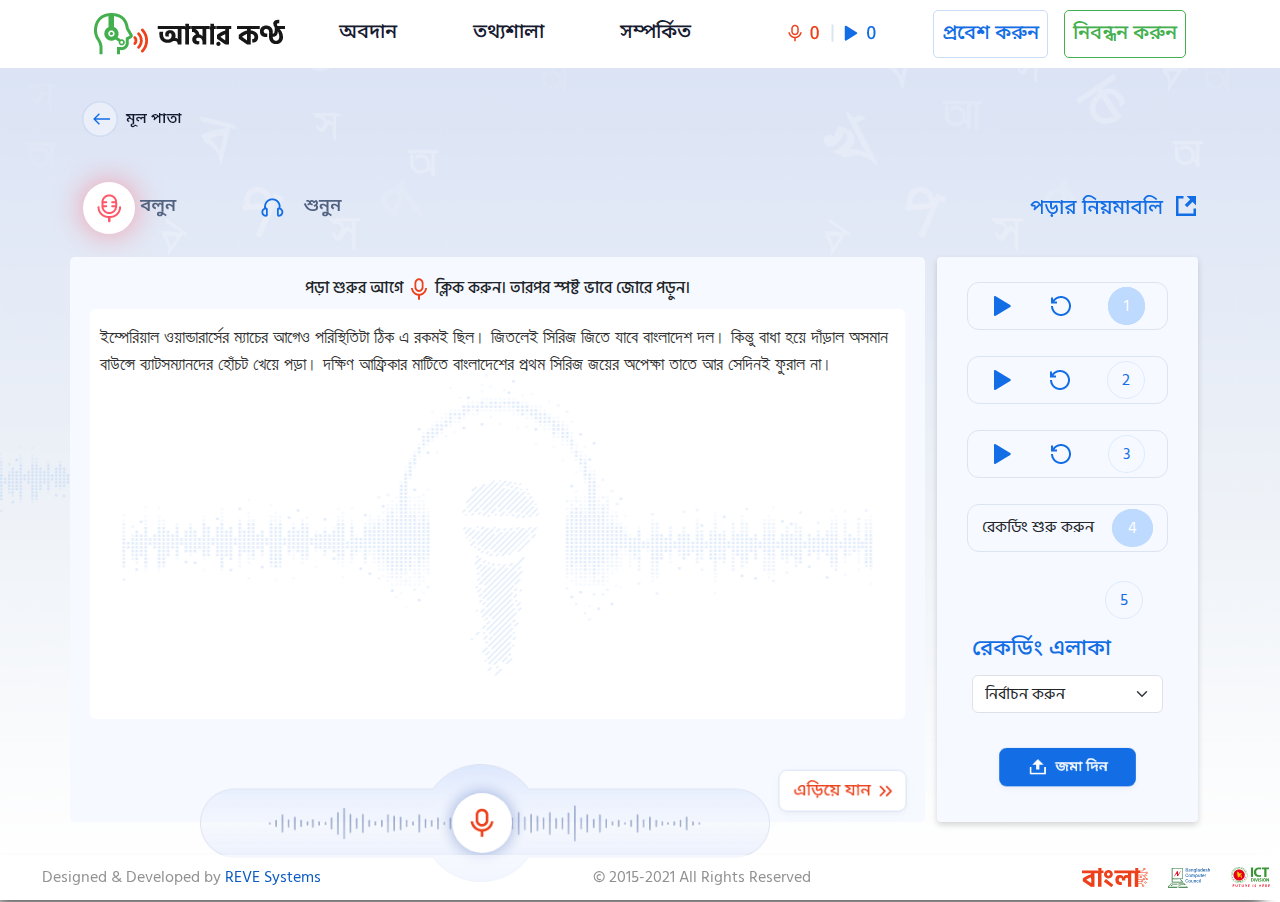
==== commit e67d4db7: "After  review the file are Uploaded" ====
--- a/index.html
+++ b/index.html
@@ -21,7 +21,7 @@
         <nav class="navbar navbar-expand-lg navbar-light">
           <div class="container-fluid">
             <button
-              class="navbar-toggler"
+              class="navbar-toggler noborder"
               type="button"
               data-bs-toggle="collapse"
               data-bs-target="#navbarTogglerDemo01"
@@ -29,46 +29,54 @@
               aria-expanded="false"
               aria-label="Toggle navigation"
             >
-              <span class="navbar-toggler-icon"></span>
+              <div class="hambergermenu">
+                <span class="navbar-toggler-icon"></span>
+                <span
+                  ><a class="navbar-brand" href="#"
+                    ><img src="images/stts/homelogo.png" alt="Logo" /></a
+                ></span>
+              </div>
             </button>
             <div class="collapse navbar-collapse" id="navbarTogglerDemo01">
-              <a class="navbar-brand" href="#"
+              <a class="navbar-brand mnoview" href="#"
                 ><img src="images/stts/homelogo.png" alt="Logo"
               /></a>
 
-              <ul class="navbar-nav me-auto mb-2 mb-lg-0 obodanitem">
-                <li class="nav-item">
-                  <a class="nav-link active" aria-current="page" href="#"
-                    >অবদান</a
-                  >
-                </li>
-                <li class="nav-item">
-                  <a class="nav-link" href="#">তথ্যশালা</a>
-                </li>
-                <li class="nav-item">
-                  <a class="nav-link" href="#">সম্পর্কিত</a>
-                </li>
-              </ul>
-              <ul class="navbar-nav me-auto mb-2 mb-lg-0">
-                <li class="nav-item">
-                  <a class="nav-link active" aria-current="page" href="#"
-                    ><img src="images/stts/playstop.png" alt=""
-                  /></a>
-                </li>
-              </ul>
-              <ul class="navbar-nav me-0 mb-2 mb-lg-0">
-                <li class="nav-item me-3">
-                  <a
-                    class="nav-link active probeshkorun"
-                    aria-current="page"
-                    href="#"
-                    >প্রবেশ করুন</a
-                  >
-                </li>
-                <li class="nav-item">
-                  <a class="nav-link nibondonkorun" href="#">নিবন্ধন করুন</a>
-                </li>
-              </ul>
+              <div class="mobileview">
+                <ul class="navbar-nav me-auto mb-2 mb-lg-0 obodanitem">
+                  <li class="nav-item">
+                    <a class="nav-link active" aria-current="page" href="#"
+                      >অবদান</a
+                    >
+                  </li>
+                  <li class="nav-item">
+                    <a class="nav-link" href="#">তথ্যশালা</a>
+                  </li>
+                  <li class="nav-item">
+                    <a class="nav-link" href="#">সম্পর্কিত</a>
+                  </li>
+                </ul>
+                <ul class="navbar-nav me-auto mb-2 mb-lg-0 mnoview">
+                  <li class="nav-item">
+                    <a class="nav-link active" aria-current="page" href="#"
+                      ><img src="images/stts/playstop.png" alt=""
+                    /></a>
+                  </li>
+                </ul>
+                <ul class="navbar-nav me-0 mb-2 mb-lg-0">
+                  <li class="nav-item me-lg-3 mb-xs-5 mb-sm-3 mb-md-0">
+                    <a
+                      class="nav-link active probeshkorun"
+                      aria-current="page"
+                      href="#"
+                      >প্রবেশ করুন</a
+                    >
+                  </li>
+                  <li class="nav-item">
+                    <a class="nav-link nibondonkorun" href="#">নিবন্ধন করুন</a>
+                  </li>
+                </ul>
+              </div>
             </div>
           </div>
         </nav>
@@ -138,7 +146,7 @@
                   <div
                     class="bodytext col-12 col-sm-12 col-md-6 col-lg-9 col-xl-9 col-xxl-9"
                   >
-                    <h6>
+                    <h6 class="porerager">
                       পড়া শুরুর আগে
                       <span
                         ><a href="#">
@@ -333,7 +341,7 @@
                   </div>
                   <div class="row">
                     <div class="col-md-9 bodytext">
-                      <h6>
+                      <h6 class="porersunte">
                         পড়া শুনতে
                         <span
                           ><a href="#">
@@ -505,7 +513,7 @@
 
               <form action="">
                 <div class="row mtopbottom">
-                  <div class="col">
+                  <div class="col-12 col-sm-6">
                     <label for="formGroupExampleInput" class="form-label"
                       >নামের প্রথম অংশ</label
                     >
@@ -516,7 +524,7 @@
                       aria-label="First name"
                     />
                   </div>
-                  <div class="col">
+                  <div class="col-12 col-sm-6">
                     <label for="formGroupExampleInput" class="form-label"
                       >ব্যবহারকারীর নাম ( ই-মেইল/ ফোন/ এনআইডি )*</label
                     >
@@ -529,7 +537,7 @@
                   </div>
                 </div>
                 <div class="row mtopbottom">
-                  <div class="col">
+                  <div class="col-12 col-sm-6">
                     <label for="formGroupExampleInput" class="form-label"
                       >নামের শেষাংশ</label
                     >
@@ -540,7 +548,7 @@
                       aria-label="First name"
                     />
                   </div>
-                  <div class="col">
+                  <div class="col-12 col-sm-6">
                     <label for="formGroupExampleInput" class="form-label"
                       >ফোন</label
                     >
@@ -553,7 +561,7 @@
                   </div>
                 </div>
                 <div class="row mtopbottom">
-                  <div class="col">
+                  <div class="col-12 col-sm-6">
                     <label for="formGroupExampleInput" class="form-label"
                       >ই-মেইল</label
                     >
@@ -564,7 +572,7 @@
                       aria-label="First name"
                     />
                   </div>
-                  <div class="col">
+                  <div class="col-12 col-sm-6">
                     <label for="formGroupExampleInput" class="form-label"
                       >লিঙ্গ</label
                     >
@@ -578,7 +586,7 @@
                   </div>
                 </div>
                 <div class="row mtopbottom">
-                  <div class="col">
+                  <div class="col-12 col-sm-6">
                     <label for="formGroupExampleInput" class="form-label"
                       >এনআইডি</label
                     >
@@ -589,12 +597,12 @@
                       aria-label="First name"
                     />
                   </div>
-                  <div class="col"></div>
+                  <div class="col-12 col-sm-6"></div>
                 </div>
                 <h5 class="mowlictitle">স্পিকার প্রোফাইল</h5>
 
                 <div class="row mtopbottom">
-                  <div class="col">
+                  <div class="col-12 col-sm-12">
                     <label for="formGroupExampleInput" class="form-label"
                       >এলাকা (২-১৫ বছর ধরে ছিল)</label
                     >
@@ -606,7 +614,7 @@
                       <option>...</option>
                     </select>
                   </div>
-                  <div class="col">
+                  <div class="col-12 col-sm-6">
                     <label for="formGroupExampleInput" class="form-label"
                       >তোতলা অবস্থা</label
                     >
@@ -620,7 +628,7 @@
                   </div>
                 </div>
                 <div class="row mtopbottom">
-                  <div class="col">
+                  <div class="col-12 col-sm-6">
                     <label for="formGroupExampleInput" class="form-label"
                       >পেশা</label
                     >
@@ -632,7 +640,7 @@
                       <option>...</option>
                     </select>
                   </div>
-                  <div class="col">
+                  <div class="col-12 col-sm-6">
                     <label for="formGroupExampleInput" class="form-label"
                       >শুনানির অবস্থা</label
                     >
@@ -646,7 +654,7 @@
                   </div>
                 </div>
                 <div class="row mtopbottom">
-                  <div class="col">
+                  <div class="col-12 col-sm-6">
                     <label for="formGroupExampleInput" class="form-label"
                       >অর্থনৈতিক অবস্থা</label
                     >
@@ -658,7 +666,7 @@
                       <option>...</option>
                     </select>
                   </div>
-                  <div class="col">
+                  <div class="col-12 col-sm-6">
                     <label for="formGroupExampleInput" class="form-label"
                       >বর্তমান ঠিকানা</label
                     >
@@ -671,7 +679,7 @@
                   </div>
                 </div>
                 <div class="row mtopbottom">
-                  <div class="col">
+                  <div class="col-12 col-sm-6">
                     <label for="formGroupExampleInput" class="form-label"
                       >জন্ম তারিখ</label
                     >
@@ -682,7 +690,7 @@
                       aria-label="First name"
                     />
                   </div>
-                  <div class="col">
+                  <div class="col-12 col-sm-6">
                     <label for="formGroupExampleInput" class="form-label"
                       >স্থায়ী ঠিকানা</label
                     >
@@ -695,7 +703,7 @@
                   </div>
                 </div>
                 <div class="row mtopbottom">
-                  <div class="col">
+                  <div class="col-12 col-sm-6">
                     <label for="formGroupExampleInput" class="form-label"
                       >শিক্ষার স্তর</label
                     >
@@ -707,10 +715,10 @@
                       <option>...</option>
                     </select>
                   </div>
-                  <div class="col"></div>
+                  <div class="col-12 col-sm-6"></div>
                 </div>
                 <div class="row mtopbottom lastbottom">
-                  <div class="col">
+                  <div class="col-12 col-sm-12">
                     <div class="form-check">
                       <input
                         class="form-check-input"
--- a/assets/css/ttsstyle2.css
+++ b/assets/css/ttsstyle2.css
@@ -207,7 +207,7 @@
 
 .bodybgmicrophone {
   display: flex;
-  height: 100vh;
+  height: 95vh;
   /* background: url("../img/bg.png") no-repeat center; */
   background: url("../../images/stts/pageone.png") no-repeat center;
   background-size: cover;
@@ -402,6 +402,13 @@
   min-height: 575px;
 }
 
+.obodanarea {
+  display: block;
+  /* justify-content: center; */
+  width: 100%;
+  min-height: 545px;
+}
+
 .obodanareaonly {
   display: block;
   /* justify-content: center; */
--- a/style.css
+++ b/style.css
@@ -181,7 +181,7 @@
 }
 
 .breadcrumbtop {
-  margin-top: 70px;
+  margin-top: 90px;
   display: block;
   float: left;
   width: 100%;
@@ -195,12 +195,31 @@
 }
 
 .lefttext p {
-  font-size: 20px;
+  font-size: 26px;
   color: #171717;
   font-family: "SolaimanLipi", Arial, sans-serif !important;
-  font-weight: 600;
+  font-weight: 500;
   line-height: 40px;
   /* align-items: flex-end; */
+}
+
+span.amer {
+  color: #059514;
+  font-weight: 700;
+  font-family: "Noto Sans Bengali", sans-serif;
+}
+span.kontho {
+  color: #ec411b;
+  font-weight: 700;
+  font-family: "Noto Sans Bengali", sans-serif;
+}
+
+button.noborder {
+  border: none;
+}
+
+.noborder:focus {
+  box-shadow: none;
 }
 
 /* --------------------------------------- main-content -------------------------- */
@@ -382,22 +401,17 @@
 }
 
 /*================================= Sidebar area ================================ */
+
 .rightsidebar {
   display: block;
   float: left;
   width: 100%;
   padding: 20px 30px 0px;
-
   -webkit-box-shadow: 0px 3px 6px 0px rgba(0, 0, 0, 0.16);
   box-shadow: 0px 3px 6px 0px rgba(0, 0, 0, 0.16);
-  border-radius: 24px;
-
+  border-radius: 4px;
   background: rgb(255, 255, 255);
-  background: linear-gradient(
-    175deg,
-    rgba(255, 255, 255, 1) 0%,
-    rgba(252, 249, 249, 1) 100%
-  );
+  background: #f6f9ff;
 }
 
 .msinglecard p {
@@ -424,11 +438,12 @@
   /* margin: 0px 20px 0px 20px; */
   background-color: rgba(255, 255, 255, 0.2);
   overflow: hidden;
-  min-height: 560px;
+  min-height: 410px;
   overflow-y: auto;
   /* position: relative; */
   border-radius: 5px;
   /* padding: 30px; */
+  background: url(../../images/stts/mike1.png) no-repeat center center;
 }
 
 .main-text-content p {
@@ -1279,6 +1294,19 @@
   border-left: 1px solid #fff;
 }
 
+.mobileview {
+  display: flex;
+  width: 100%;
+}
+
+.ongicernama {
+  margin-top: 25px;
+}
+
+span.mostrequired {
+  color: #ec411b;
+}
+
 /* ====================================== Progress Bar Design================================== */
 
 /* --------------------------------------- main-content -------------------------- */
@@ -1290,11 +1318,9 @@
   width: 100%;
   padding: 20px 30px;
   position: absolute;
-
-  bottom: 0px;
+  bottom: -80px;
   justify-content: space-between;
 }
-
 /* .footer-area {
   display: flex;
   float: left;
@@ -1392,6 +1418,7 @@
   border-top: 10px solid #44af4f;
   border-radius: 52px;
   padding: 30px;
+  margin-bottom: 100px;
 }
 .signupformnoborder {
   display: block;
@@ -1460,6 +1487,24 @@
 h5.kenoamerkonto {
   font-size: 32px;
   font-family: "Noto Sans Bengali", sans-serif;
+}
+
+li.nav-item > a.nav-link {
+  font-size: 20px;
+  color: #161a31;
+  font-family: "Noto Sans Bengali", sans-serif;
+  font-weight: 500;
+}
+
+span.navbar-toggler-icon {
+  margin-right: 20px;
+}
+
+h6.porerager {
+  text-align: center;
+}
+h6.porersunte {
+  text-align: center;
 }
 
 /* ============================================== Signupform design================================== */
@@ -1546,6 +1591,29 @@
   } */
 }
 
+@media only screen and (max-width: 1366px) {
+  .lefttext {
+    width: 100%;
+    /* display: flex; */
+    /* flex-direction: row; */
+    text-align: center;
+    /* float: right; */
+    /* justify-content: stretch; */
+    padding-left: 0px;
+  }
+  .righttext {
+    width: 100%;
+    display: flex;
+    flex-direction: column;
+  }
+  .righttext p {
+    text-align: left;
+    float: left;
+    padding-right: 0%;
+    padding: 0px 20px;
+  }
+}
+
 @media only screen and (max-width: 1024px) {
   .main-content {
     display: block;
@@ -1571,92 +1639,48 @@
     margin-top: 30px;
   }
 
-  li a.probeshkorun {
-    color: #136ee5 !important;
-    border: 1px solid #c9ddf8;
-    border-radius: 5px;
-    width: 25%;
-    /* padding: 2px 13px; */
-    text-align: center;
-  }
-
   .threeplay ul li a.agiyejansunun {
     margin-left: 0px;
     /* margin-bottom: 60px; */
     padding-right: 0px;
   }
+
   .breadcrumbtop {
-    margin-top: 20px;
+    margin: 30px 0px;
     display: block;
     float: left;
     width: 100%;
-  }
-}
-
-@media only screen and (max-width: 1367px) and (max-height: 768px) {
-  .main-text-content {
-    max-height: 448px;
-  }
-
-  .content-body {
-    max-height: 597px;
-  }
-}
-
-@media only screen and (max-width: 1366px) and (max-height: 657px) {
-  .bodybg {
-    width: 94%;
-  }
-}
-
-@media only screen and (max-width: 1280px) and (max-height: 800px) {
-  .main-text-content {
-    max-height: 590px;
-  }
-}
-@media only screen and (max-width: 768px) {
-  .footer-areabottom {
-    display: flex;
-    /* float: left; */
-    width: 100%;
-    padding: 0px 0px;
-    position: fixed;
-    left: 0px;
-    bottom: 0px;
-    justify-content: space-around;
-    background-color: rgba(255, 255, 255, 0.5);
-    -webkit-box-shadow: -11px 8px 15px -7px #000000;
-    box-shadow: -11px 8px 15px -7px #000000;
-    flex-direction: row;
-    flex-wrap: wrap;
-    background-color: #bedaff;
-  }
-  .signupbradcump img {
-    width: 100%;
-    margin-bottom: 50px;
-  }
-
-  .leftwave {
-    width: 100%;
-    display: flex;
-    flex-direction: column;
     text-align: center;
   }
-  .rightwave {
-    width: 100%;
-    display: flex;
-    flex-direction: column;
+  .signupbradcump {
+    margin: 30px 0px;
+    display: block;
+    float: left;
+    width: 100%;
     text-align: center;
-    background-color: rgba(190, 195, 201, 0.1);
-  }
-
-  .wavecontent {
-    display: flex;
-    flex-direction: column;
-    width: 100%;
-    height: auto;
-    justify-content: space-between;
-    margin-top: 70px;
+  }
+
+  .loginform {
+    display: block;
+    float: left;
+    width: 100%;
+    background-color: transparent;
+    border-top: none;
+    border-radius: 0;
+    padding: 30px 50px;
+    margin: 0 auto;
+    margin-bottom: 100px;
+  }
+  .signupform {
+    display: block;
+    float: left;
+    width: 100%;
+    background-color: transparent;
+    border-top: none;
+    border-radius: 0;
+    padding: 30px 50px;
+    margin: 0 auto;
+    margin-bottom: 100px;
   }
 
   .lefttext {
@@ -1679,6 +1703,118 @@
     padding-right: 0%;
     padding: 0px 20px;
   }
+}
+
+@media only screen and (max-width: 1367px) and (max-height: 768px) {
+  .main-text-content {
+    max-height: 448px;
+  }
+
+  .content-body {
+    max-height: 597px;
+  }
+}
+
+@media only screen and (max-width: 1366px) and (max-height: 657px) {
+  .bodybg {
+    width: 94%;
+  }
+}
+
+@media only screen and (max-width: 1280px) and (max-height: 800px) {
+  .main-text-content {
+    max-height: 590px;
+  }
+}
+
+@media only screen and (max-width: 991px) {
+  .bodybgmicrophone .topmenu {
+    width: 100%;
+    float: left;
+    display: block;
+    /* background: red; */
+    position: inherit;
+    top: 0;
+    left: 0;
+    background: #fff;
+  }
+}
+
+@media only screen and (max-width: 768px) {
+  .footer-areabottom {
+    display: flex;
+    /* float: left; */
+    width: 100%;
+    padding: 0px 0px;
+    position: fixed;
+    left: 0px;
+    bottom: 0px;
+    justify-content: center;
+    background-color: rgba(255, 255, 255, 0.5);
+
+    -webkit-box-shadow: 0px 0px 6px 0px rgba(0, 0, 0, 0.16);
+    box-shadow: 0px 0px 6px 0px rgba(0, 0, 0, 0.16);
+
+    flex-direction: row;
+    flex-wrap: wrap;
+    /* background-color: #bedaff; */
+  }
+
+  .developed:first-child {
+    display: none;
+  }
+  ul.footer-item:last-child {
+    display: none;
+  }
+
+  .signupbradcump img {
+    width: 100%;
+    margin-bottom: 50px;
+  }
+
+  .leftwave {
+    width: 100%;
+    display: flex;
+    flex-direction: column;
+    text-align: center;
+  }
+  .rightwave {
+    width: 100%;
+    display: flex;
+    flex-direction: column;
+    text-align: center;
+    background-color: rgba(190, 195, 201, 0.1);
+  }
+
+  .wavecontent {
+    display: flex;
+    flex-direction: column;
+    width: 100%;
+    height: auto;
+    justify-content: space-between;
+    margin-top: 70px;
+  }
+
+  .lefttext {
+    width: 100%;
+    /* display: flex; */
+    /* flex-direction: row; */
+    text-align: center;
+    /* float: right; */
+    /* justify-content: stretch; */
+    padding-left: 0px;
+  }
+  .righttext {
+    width: 100%;
+    display: flex;
+    flex-direction: column;
+  }
+  .righttext p {
+    text-align: left;
+    float: left;
+    padding-right: 0%;
+    padding: 0px 20px;
+  }
   .chartarea {
     display: block;
     float: left;
@@ -1702,6 +1838,17 @@
 
   .main-text-content {
     min-height: 250px;
+  }
+
+  .editor-icon {
+    display: flex;
+    width: 100%;
+    float: left;
+    /* background: red; */
+    justify-content: space-between;
+    max-height: 120px;
+    border: none !important;
+    margin-bottom: 30px;
   }
 
   .editor-icon ul {
@@ -1712,7 +1859,88 @@
     position: relative;
     padding-left: 0px;
     margin-left: -60px;
-    margin-top: -30px;
+    /* margin-top: -30px; */
+    flex-direction: row;
+    justify-content: space-between;
+    flex-flow: row;
+  }
+  h6.porerager {
+    font-size: 10px;
+  }
+  h6.porersunte {
+    font-size: 10px;
+  }
+
+  .threeplay {
+    position: absolute;
+    top: 45px;
+    float: left;
+    /* width: 100%; */
+    display: block;
+    left: 48px;
+  }
+  .iconvoice {
+    position: absolute;
+    right: 0px;
+    top: -40px;
+  }
+  a.recordingprofile {
+    width: 36px;
+    height: 36px;
+    line-height: 36px;
+    border: 1px solid #bedaff;
+    padding: 5px 15px;
+    border-radius: 50%;
+    text-align: center;
+    color: #fff;
+    background-color: #bedaff;
+    margin-left: 135px;
+  }
+
+  li a.probeshkorun {
+    /* color: #136ee5 !important;
+    border: 1px solid #c9ddf8;
+    border-radius: 5px; */
+    /* width: 25%; */
+    /* padding: 2px 13px; */
+    /* text-align: center;
+    font-size: 12px;
+    margin-bottom: 10px; */
+  }
+  .probeshkorun {
+    margin-bottom: 20px;
+  }
+
+  #navbarTogglerDemo01 {
+    background-color: rgba(0, 0, 0, 0.41);
+    height: 100vh;
+  }
+
+  .mobileview {
+    display: flex;
+    flex-direction: row;
+    flex-wrap: wrap;
+    background-color: #ffff;
+  }
+  .mnoview {
+    display: none;
+  }
+  .rightsidebar {
+    display: block;
+    float: left;
+    width: 100%;
+    padding: 20px 30px 0px;
+    -webkit-box-shadow: 0px 3px 6px 0px rgba(0, 0, 0, 0.16);
+    box-shadow: 0px 3px 6px 0px rgba(0, 0, 0, 0.16);
+    border-radius: 4px;
+    background: rgb(255, 255, 255);
+    background: #f6f9ff;
+    margin-top: 60px;
+    margin-bottom: 60px;
+  }
+
+  .loginlogo img {
+    width: 20%;
   }
 }
 
--- a/assets/css/home.css
+++ b/assets/css/home.css
@@ -144,10 +144,11 @@
 }
 
 .bodytext {
-  background-color: rgba(246, 249, 255, 0.5);
+  background-color: #f6f9ff;
   padding: 20px;
   border-radius: 5px;
   position: relative;
+  max-height: 565px;
 }
 /* ============================= Menu Start Here ======================= */
 
@@ -162,7 +163,7 @@
   background: #fff;
 }
 
-li a.probeshkorun {
+a.probeshkorun {
   color: #136ee5 !important;
   border: 1px solid #c9ddf8;
   border-radius: 5px;
@@ -170,6 +171,8 @@
 
 li a.nibondonkorun {
   color: #44af4f !important;
+  border: 1px solid #44af4f;
+  border-radius: 5px;
 }
 
 .navbar-light .navbar-nav .nav-link {
@@ -246,7 +249,8 @@
   text-align: justify;
   float: right;
   /* justify-content: stretch; */
-  padding-left: 360px;
+  padding-left: 310px;
+  /* padding-right: 20px; */
 }
 
 .righttext {
